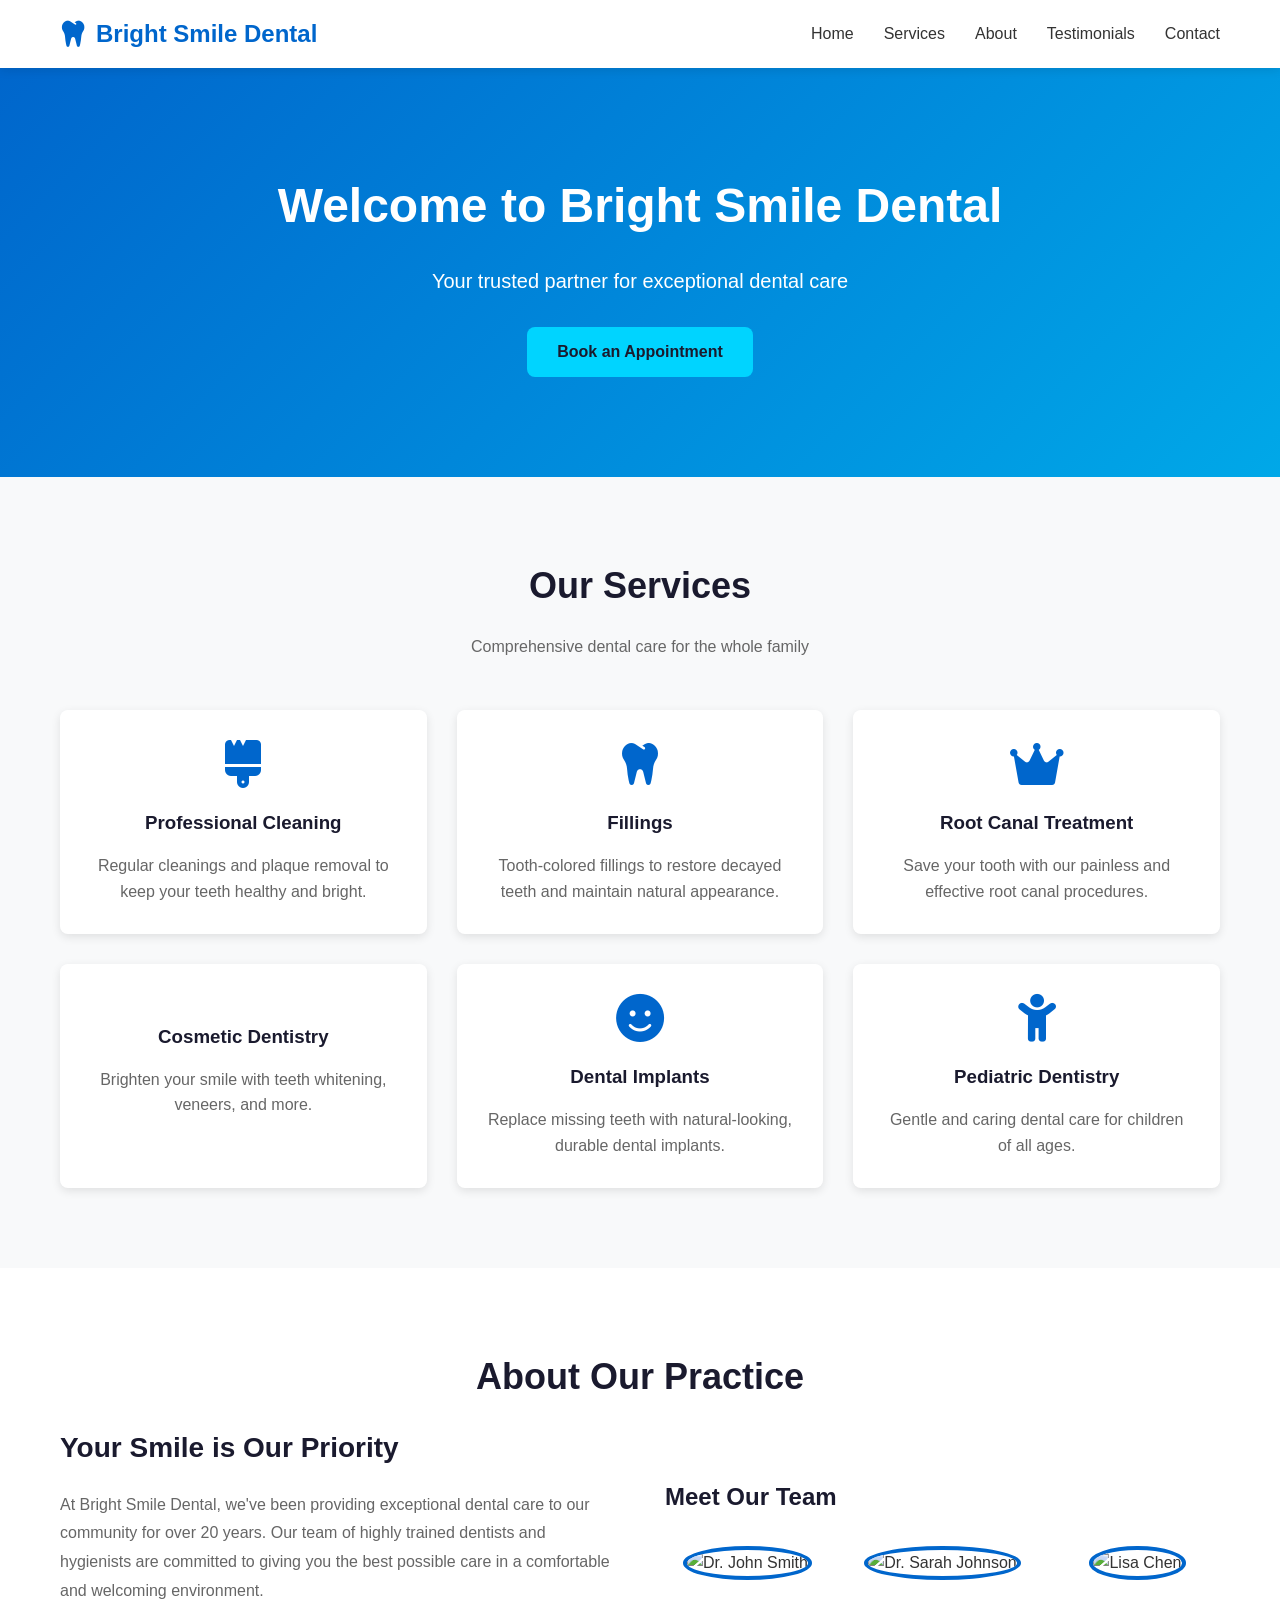
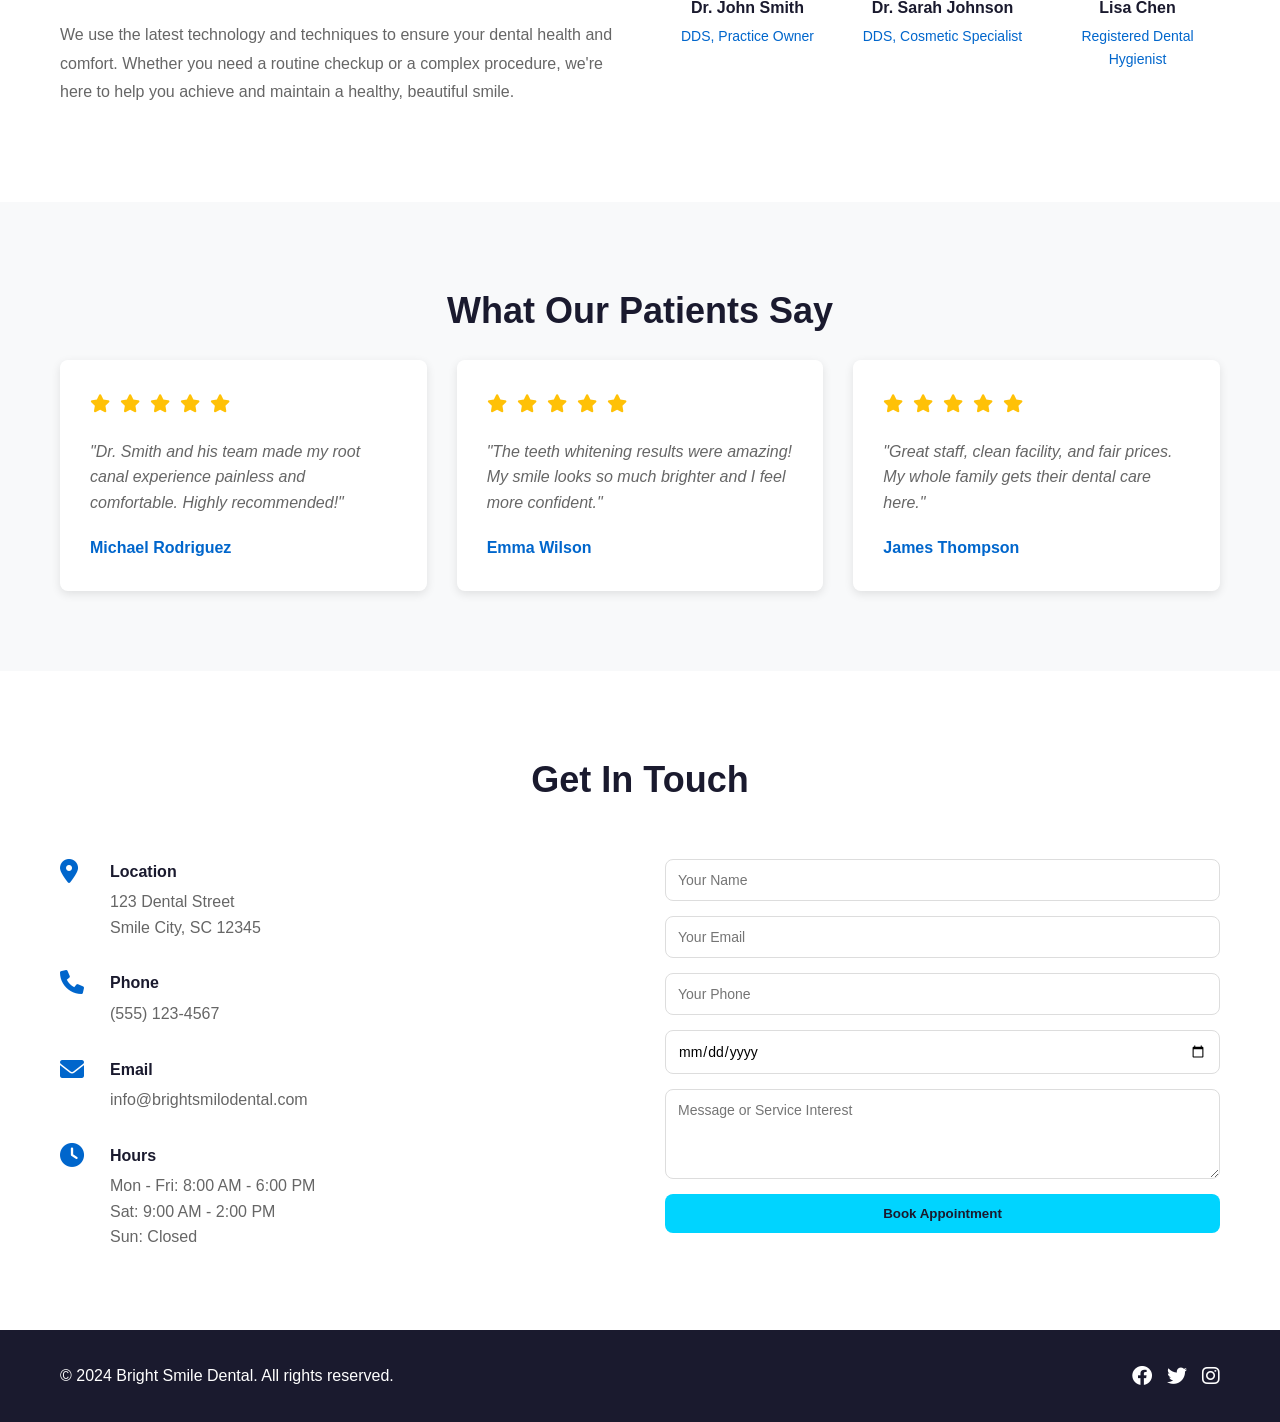
==== index.html @ 41daf99e "Add root index.html for GitHub Pages" ====
<!DOCTYPE html>
<html lang="en">
<head>
    <meta charset="UTF-8">
    <meta name="viewport" content="width=device-width, initial-scale=1.0">
    <title>Bright Smile Dental - Professional Dental Care</title>
    <link rel="stylesheet" href="dentist-website/styles.css">
    <link rel="stylesheet" href="https://cdnjs.cloudflare.com/ajax/libs/font-awesome/6.0.0/css/all.min.css">
</head>
<body>
    <!-- Navigation -->
    <nav class="navbar">
        <div class="container">
            <div class="logo">
                <i class="fas fa-tooth"></i>
                <span>Bright Smile Dental</span>
            </div>
            <ul class="nav-links">
                <li><a href="#home">Home</a></li>
                <li><a href="#services">Services</a></li>
                <li><a href="#about">About</a></li>
                <li><a href="#testimonials">Testimonials</a></li>
                <li><a href="#contact">Contact</a></li>
            </ul>
            <div class="hamburger">
                <span></span>
                <span></span>
                <span></span>
            </div>
        </div>
    </nav>

    <!-- Hero Section -->
    <section id="home" class="hero">
        <div class="hero-content">
            <h1>Welcome to Bright Smile Dental</h1>
            <p>Your trusted partner for exceptional dental care</p>
            <a href="#contact" class="btn btn-primary">Book an Appointment</a>
        </div>
    </section>

    <!-- Services Section -->
    <section id="services" class="services">
        <div class="container">
            <h2>Our Services</h2>
            <p class="section-subtitle">Comprehensive dental care for the whole family</p>
            <div class="services-grid">
                <div class="service-card">
                    <i class="fas fa-brush"></i>
                    <h3>Professional Cleaning</h3>
                    <p>Regular cleanings and plaque removal to keep your teeth healthy and bright.</p>
                </div>
                <div class="service-card">
                    <i class="fas fa-tooth"></i>
                    <h3>Fillings</h3>
                    <p>Tooth-colored fillings to restore decayed teeth and maintain natural appearance.</p>
                </div>
                <div class="service-card">
                    <i class="fas fa-crown"></i>
                    <h3>Root Canal Treatment</h3>
                    <p>Save your tooth with our painless and effective root canal procedures.</p>
                </div>
                <div class="service-card">
                    <i class="fas fa-sparkles"></i>
                    <h3>Cosmetic Dentistry</h3>
                    <p>Brighten your smile with teeth whitening, veneers, and more.</p>
                </div>
                <div class="service-card">
                    <i class="fas fa-smile"></i>
                    <h3>Dental Implants</h3>
                    <p>Replace missing teeth with natural-looking, durable dental implants.</p>
                </div>
                <div class="service-card">
                    <i class="fas fa-child"></i>
                    <h3>Pediatric Dentistry</h3>
                    <p>Gentle and caring dental care for children of all ages.</p>
                </div>
            </div>
        </div>
    </section>

    <!-- About Section -->
    <section id="about" class="about">
        <div class="container">
            <h2>About Our Practice</h2>
            <div class="about-content">
                <div class="about-text">
                    <h3>Your Smile is Our Priority</h3>
                    <p>At Bright Smile Dental, we've been providing exceptional dental care to our community for over 20 years. Our team of highly trained dentists and hygienists are committed to giving you the best possible care in a comfortable and welcoming environment.</p>
                    <p>We use the latest technology and techniques to ensure your dental health and comfort. Whether you need a routine checkup or a complex procedure, we're here to help you achieve and maintain a healthy, beautiful smile.</p>
                </div>
                <div class="team">
                    <h3>Meet Our Team</h3>
                    <div class="team-members">
                        <div class="member">
                            <img src="https://via.placeholder.com/150" alt="Dr. John Smith">
                            <h4>Dr. John Smith</h4>
                            <p>DDS, Practice Owner</p>
                        </div>
                        <div class="member">
                            <img src="https://via.placeholder.com/150" alt="Dr. Sarah Johnson">
                            <h4>Dr. Sarah Johnson</h4>
                            <p>DDS, Cosmetic Specialist</p>
                        </div>
                        <div class="member">
                            <img src="https://via.placeholder.com/150" alt="Lisa Chen">
                            <h4>Lisa Chen</h4>
                            <p>Registered Dental Hygienist</p>
                        </div>
                    </div>
                </div>
            </div>
        </div>
    </section>

    <!-- Testimonials Section -->
    <section id="testimonials" class="testimonials">
        <div class="container">
            <h2>What Our Patients Say</h2>
            <div class="testimonials-grid">
                <div class="testimonial-card">
                    <div class="stars">
                        <i class="fas fa-star"></i>
                        <i class="fas fa-star"></i>
                        <i class="fas fa-star"></i>
                        <i class="fas fa-star"></i>
                        <i class="fas fa-star"></i>
                    </div>
                    <p>"Dr. Smith and his team made my root canal experience painless and comfortable. Highly recommended!"</p>
                    <h4>Michael Rodriguez</h4>
                </div>
                <div class="testimonial-card">
                    <div class="stars">
                        <i class="fas fa-star"></i>
                        <i class="fas fa-star"></i>
                        <i class="fas fa-star"></i>
                        <i class="fas fa-star"></i>
                        <i class="fas fa-star"></i>
                    </div>
                    <p>"The teeth whitening results were amazing! My smile looks so much brighter and I feel more confident."</p>
                    <h4>Emma Wilson</h4>
                </div>
                <div class="testimonial-card">
                    <div class="stars">
                        <i class="fas fa-star"></i>
                        <i class="fas fa-star"></i>
                        <i class="fas fa-star"></i>
                        <i class="fas fa-star"></i>
                        <i class="fas fa-star"></i>
                    </div>
                    <p>"Great staff, clean facility, and fair prices. My whole family gets their dental care here."</p>
                    <h4>James Thompson</h4>
                </div>
            </div>
        </div>
    </section>

    <!-- Contact Section -->
    <section id="contact" class="contact">
        <div class="container">
            <h2>Get In Touch</h2>
            <div class="contact-content">
                <div class="contact-info">
                    <div class="info-item">
                        <i class="fas fa-map-marker-alt"></i>
                        <div>
                            <h4>Location</h4>
                            <p>123 Dental Street<br>Smile City, SC 12345</p>
                        </div>
                    </div>
                    <div class="info-item">
                        <i class="fas fa-phone"></i>
                        <div>
                            <h4>Phone</h4>
                            <p>(555) 123-4567</p>
                        </div>
                    </div>
                    <div class="info-item">
                        <i class="fas fa-envelope"></i>
                        <div>
                            <h4>Email</h4>
                            <p>info@brightsmilodental.com</p>
                        </div>
                    </div>
                    <div class="info-item">
                        <i class="fas fa-clock"></i>
                        <div>
                            <h4>Hours</h4>
                            <p>Mon - Fri: 8:00 AM - 6:00 PM<br>Sat: 9:00 AM - 2:00 PM<br>Sun: Closed</p>
                        </div>
                    </div>
                </div>
                <form class="contact-form" id="appointmentForm">
                    <input type="text" placeholder="Your Name" required>
                    <input type="email" placeholder="Your Email" required>
                    <input type="tel" placeholder="Your Phone" required>
                    <input type="date" placeholder="Preferred Date" required>
                    <textarea placeholder="Message or Service Interest" rows="4"></textarea>
                    <button type="submit" class="btn btn-primary">Book Appointment</button>
                </form>
            </div>
        </div>
    </section>

    <!-- Footer -->
    <footer class="footer">
        <div class="container">
            <p>&copy; 2024 Bright Smile Dental. All rights reserved.</p>
            <div class="social-links">
                <a href="#"><i class="fab fa-facebook"></i></a>
                <a href="#"><i class="fab fa-twitter"></i></a>
                <a href="#"><i class="fab fa-instagram"></i></a>
            </div>
        </div>
    </footer>

    <script src="dentist-website/script.js"></script>
</body>
</html>
---- dentist-website/styles.css ----
* {
    margin: 0;
    padding: 0;
    box-sizing: border-box;
}

:root {
    --primary-color: #0066cc;
    --secondary-color: #00a8e8;
    --accent-color: #00d4ff;
    --dark-color: #1a1a2e;
    --light-color: #f8f9fa;
    --text-color: #333;
    --border-radius: 8px;
}

body {
    font-family: 'Segoe UI', Tahoma, Geneva, Verdana, sans-serif;
    line-height: 1.6;
    color: var(--text-color);
}

.container {
    max-width: 1200px;
    margin: 0 auto;
    padding: 0 20px;
}

/* Navigation */
.navbar {
    background-color: white;
    box-shadow: 0 2px 10px rgba(0, 0, 0, 0.1);
    position: sticky;
    top: 0;
    z-index: 1000;
}

.navbar .container {
    display: flex;
    justify-content: space-between;
    align-items: center;
    padding: 15px 20px;
}

.logo {
    display: flex;
    align-items: center;
    gap: 10px;
    font-size: 24px;
    font-weight: bold;
    color: var(--primary-color);
}

.logo i {
    font-size: 30px;
}

.nav-links {
    display: flex;
    list-style: none;
    gap: 30px;
}

.nav-links a {
    text-decoration: none;
    color: var(--text-color);
    font-weight: 500;
    transition: color 0.3s;
}

.nav-links a:hover {
    color: var(--primary-color);
}

.hamburger {
    display: none;
    flex-direction: column;
    cursor: pointer;
}

.hamburger span {
    width: 25px;
    height: 3px;
    background-color: var(--primary-color);
    margin: 5px 0;
    transition: 0.3s;
}

/* Hero Section */
.hero {
    background: linear-gradient(135deg, var(--primary-color) 0%, var(--secondary-color) 100%);
    color: white;
    padding: 100px 20px;
    text-align: center;
}

.hero-content h1 {
    font-size: 48px;
    margin-bottom: 20px;
}

.hero-content p {
    font-size: 20px;
    margin-bottom: 30px;
}

/* Buttons */
.btn {
    display: inline-block;
    padding: 12px 30px;
    border-radius: var(--border-radius);
    text-decoration: none;
    font-weight: 600;
    cursor: pointer;
    border: none;
    transition: all 0.3s;
}

.btn-primary {
    background-color: var(--accent-color);
    color: var(--dark-color);
}

.btn-primary:hover {
    background-color: white;
    transform: translateY(-2px);
    box-shadow: 0 5px 20px rgba(0, 0, 0, 0.2);
}

/* Sections */
section {
    padding: 80px 20px;
}

section h2 {
    font-size: 36px;
    text-align: center;
    margin-bottom: 20px;
    color: var(--dark-color);
}

.section-subtitle {
    text-align: center;
    color: #666;
    margin-bottom: 50px;
    font-size: 16px;
}

/* Services Section */
.services {
    background-color: var(--light-color);
}

.services-grid {
    display: grid;
    grid-template-columns: repeat(auto-fit, minmax(300px, 1fr));
    gap: 30px;
}

.service-card {
    background: white;
    padding: 30px;
    border-radius: var(--border-radius);
    text-align: center;
    box-shadow: 0 3px 10px rgba(0, 0, 0, 0.1);
    transition: transform 0.3s, box-shadow 0.3s;
}

.service-card:hover {
    transform: translateY(-10px);
    box-shadow: 0 8px 20px rgba(0, 0, 0, 0.15);
}

.service-card i {
    font-size: 48px;
    color: var(--primary-color);
    margin-bottom: 20px;
}

.service-card h3 {
    margin-bottom: 15px;
    color: var(--dark-color);
}

.service-card p {
    color: #666;
}

/* About Section */
.about {
    background-color: white;
}

.about-content {
    display: grid;
    grid-template-columns: 1fr 1fr;
    gap: 50px;
    align-items: center;
}

.about-text h3 {
    font-size: 28px;
    color: var(--dark-color);
    margin-bottom: 20px;
}

.about-text p {
    margin-bottom: 15px;
    color: #666;
    line-height: 1.8;
}

.team h3 {
    font-size: 24px;
    color: var(--dark-color);
    margin-bottom: 30px;
}

.team-members {
    display: grid;
    grid-template-columns: repeat(auto-fit, minmax(150px, 1fr));
    gap: 30px;
}

.member {
    text-align: center;
}

.member img {
    width: 100%;
    height: 150px;
    border-radius: 50%;
    object-fit: cover;
    margin-bottom: 15px;
    border: 4px solid var(--primary-color);
}

.member h4 {
    color: var(--dark-color);
    margin-bottom: 5px;
}

.member p {
    color: var(--primary-color);
    font-size: 14px;
}

/* Testimonials Section */
.testimonials {
    background-color: var(--light-color);
}

.testimonials-grid {
    display: grid;
    grid-template-columns: repeat(auto-fit, minmax(300px, 1fr));
    gap: 30px;
}

.testimonial-card {
    background: white;
    padding: 30px;
    border-radius: var(--border-radius);
    box-shadow: 0 3px 10px rgba(0, 0, 0, 0.1);
}

.stars {
    color: #ffc107;
    margin-bottom: 20px;
    font-size: 18px;
}

.stars i {
    margin-right: 5px;
}

.testimonial-card p {
    font-style: italic;
    color: #666;
    margin-bottom: 20px;
}

.testimonial-card h4 {
    color: var(--primary-color);
    font-weight: 600;
}

/* Contact Section */
.contact {
    background-color: white;
}

.contact-content {
    display: grid;
    grid-template-columns: 1fr 1fr;
    gap: 50px;
    margin-top: 50px;
}

.contact-info {
    display: flex;
    flex-direction: column;
    gap: 30px;
}

.info-item {
    display: flex;
    gap: 20px;
}

.info-item i {
    font-size: 24px;
    color: var(--primary-color);
    min-width: 30px;
}

.info-item h4 {
    color: var(--dark-color);
    margin-bottom: 5px;
}

.info-item p {
    color: #666;
}

.contact-form {
    display: flex;
    flex-direction: column;
    gap: 15px;
}

.contact-form input,
.contact-form textarea {
    padding: 12px;
    border: 1px solid #ddd;
    border-radius: var(--border-radius);
    font-family: inherit;
    font-size: 14px;
}

.contact-form input:focus,
.contact-form textarea:focus {
    outline: none;
    border-color: var(--primary-color);
    box-shadow: 0 0 5px rgba(0, 102, 204, 0.3);
}

/* Footer */
.footer {
    background-color: var(--dark-color);
    color: white;
    text-align: center;
    padding: 30px 20px;
}

.footer .container {
    display: flex;
    justify-content: space-between;
    align-items: center;
}

.social-links {
    display: flex;
    gap: 15px;
}

.social-links a {
    color: white;
    font-size: 20px;
    transition: color 0.3s;
}

.social-links a:hover {
    color: var(--accent-color);
}

/* Mobile Responsive */
@media (max-width: 768px) {
    .nav-links {
        display: none;
    }

    .hamburger {
        display: flex;
    }

    .hero-content h1 {
        font-size: 32px;
    }

    .hero-content p {
        font-size: 16px;
    }

    .about-content {
        grid-template-columns: 1fr;
    }

    .contact-content {
        grid-template-columns: 1fr;
    }

    .team-members {
        grid-template-columns: 1fr;
    }

    .footer .container {
        flex-direction: column;
        gap: 20px;
    }

    section {
        padding: 50px 20px;
    }

    section h2 {
        font-size: 28px;
    }
}
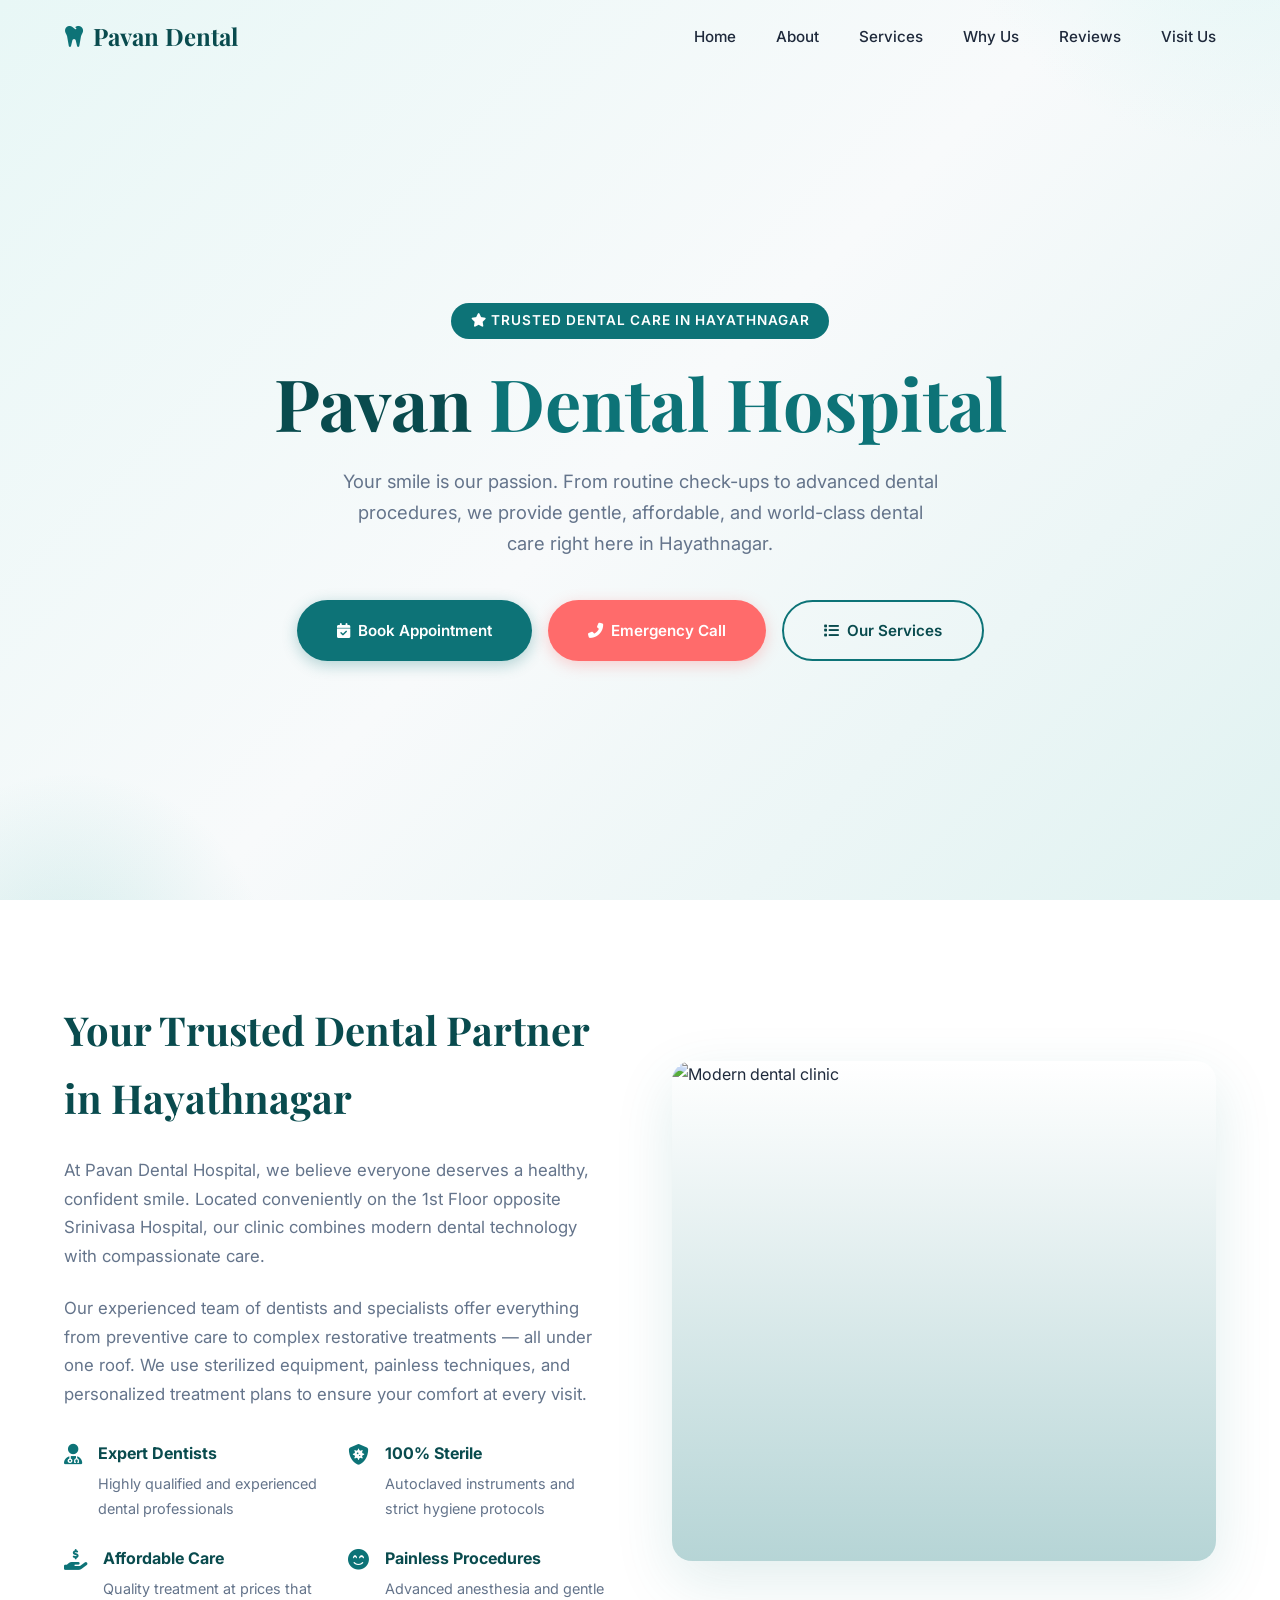
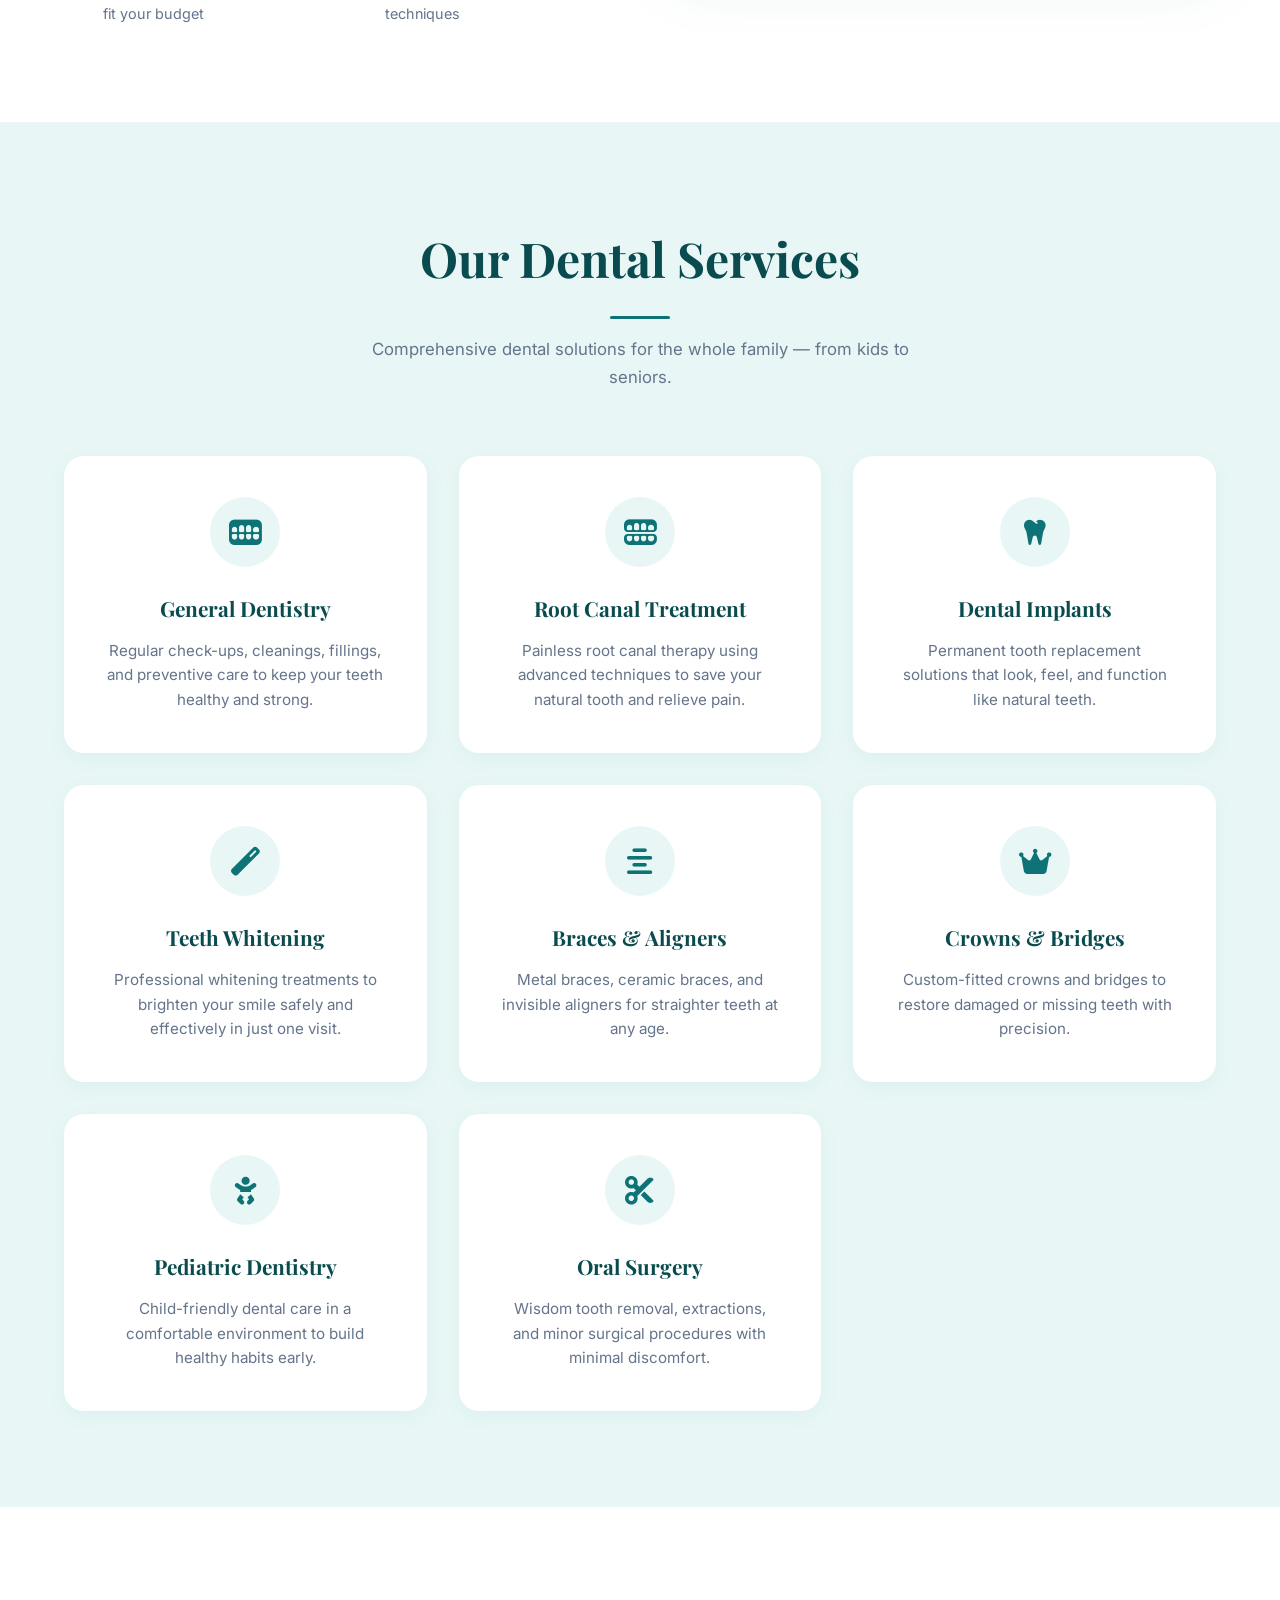
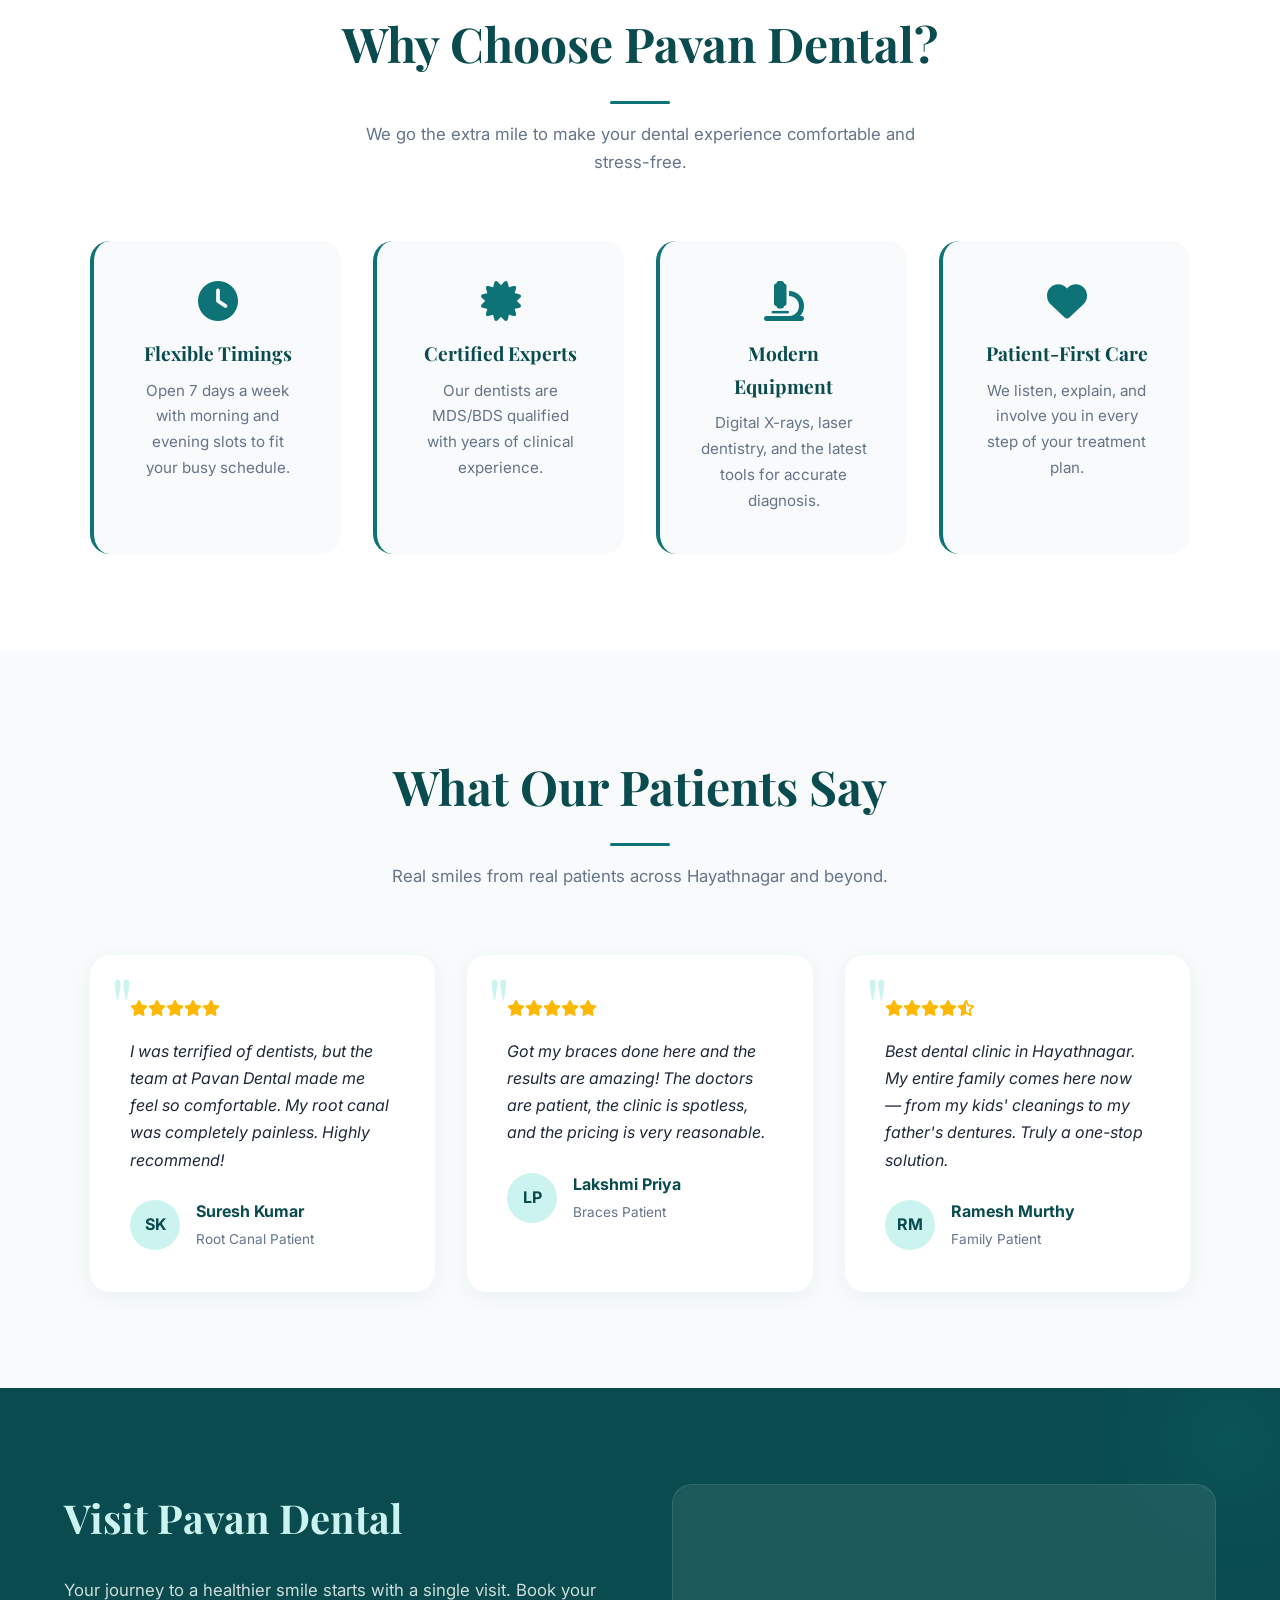
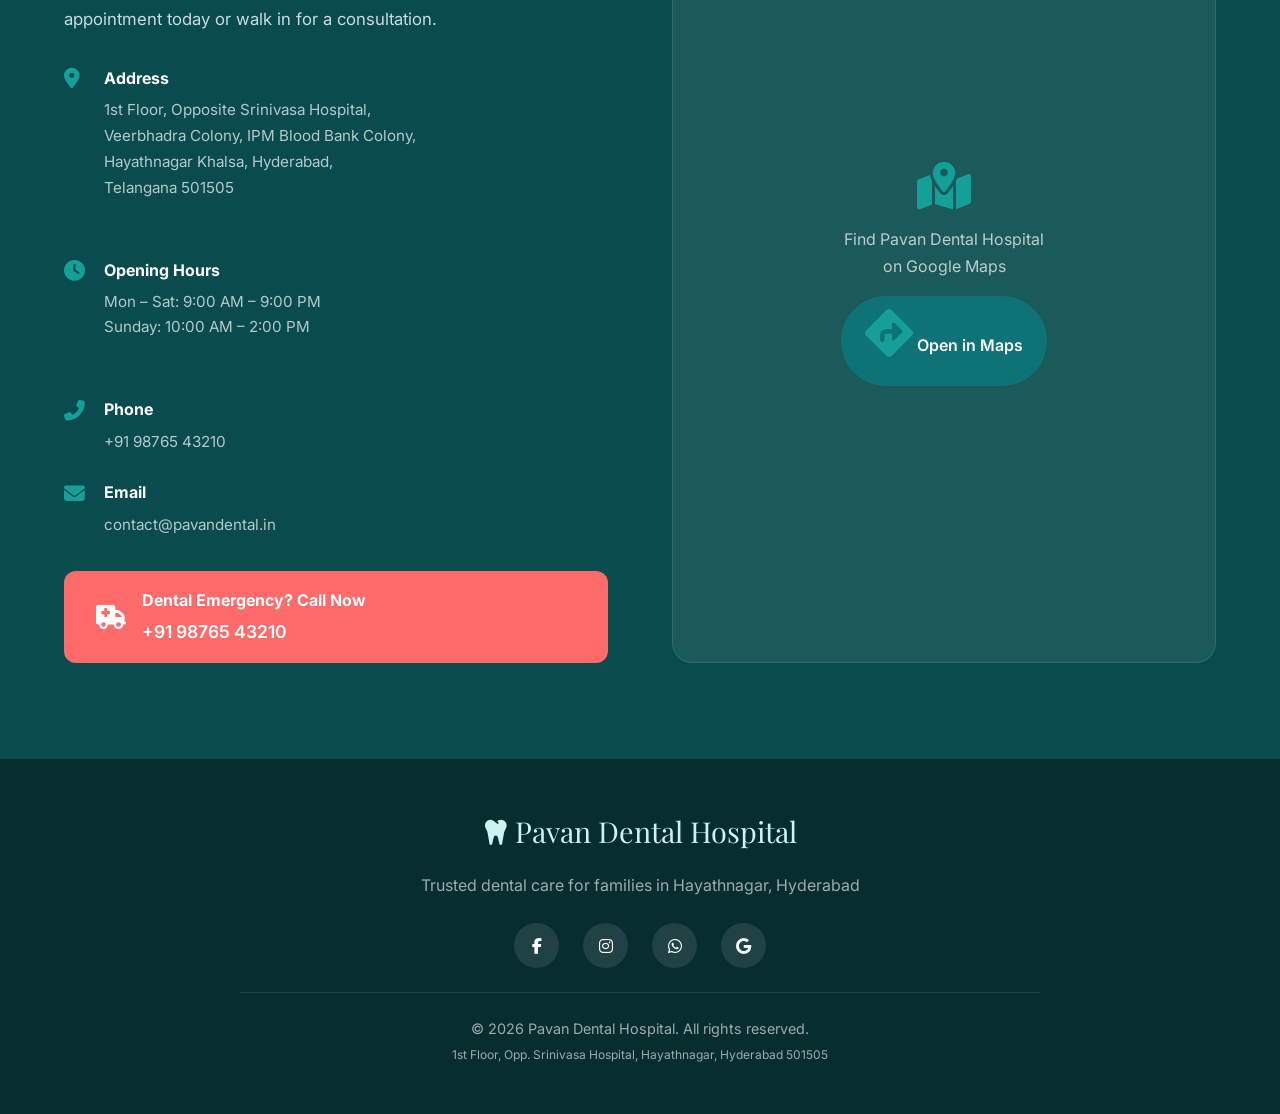
==== commit 0119a0da: "Replace entire website with Pavan Dental Hospital professional design" ====
--- a/index.html
+++ b/index.html
@@ -3,217 +3,1060 @@
 <head>
     <meta charset="UTF-8">
     <meta name="viewport" content="width=device-width, initial-scale=1.0">
-    <title>Bright Smile Dental - Professional Dental Care</title>
-    <link rel="stylesheet" href="dentist-website/styles.css">
-    <link rel="stylesheet" href="https://cdnjs.cloudflare.com/ajax/libs/font-awesome/6.0.0/css/all.min.css">
+    <title>Pavan Dental Hospital — Trusted Dental Care in Hayathnagar</title>
+    <link rel="preconnect" href="https://fonts.googleapis.com">
+    <link href="https://fonts.googleapis.com/css2?family=Playfair+Display:wght@400;600;700&family=Inter:wght@300;400;500;600&display=swap" rel="stylesheet">
+    <link rel="stylesheet" href="https://cdnjs.cloudflare.com/ajax/libs/font-awesome/6.5.1/css/all.min.css">
+    <style>
+        :root {
+            --teal: #0D7377;
+            --teal-dark: #094B4E;
+            --teal-light: #14A098;
+            --mint: #CBF3F0;
+            --mint-light: #E8F7F6;
+            --white: #FFFFFF;
+            --off-white: #F8FAFB;
+            --text: #1E293B;
+            --text-light: #64748B;
+            --accent: #FF6B6B;
+        }
+
+        * { margin: 0; padding: 0; box-sizing: border-box; }
+
+        body {
+            font-family: 'Inter', sans-serif;
+            color: var(--text);
+            background: var(--off-white);
+            line-height: 1.7;
+            overflow-x: hidden;
+        }
+
+        h1, h2, h3 { font-family: 'Playfair Display', serif; }
+
+        /* Navigation */
+        nav {
+            position: fixed;
+            top: 0; width: 100%;
+            padding: 1rem 5%;
+            display: flex;
+            justify-content: space-between;
+            align-items: center;
+            z-index: 1000;
+            transition: all 0.3s ease;
+        }
+
+        nav.scrolled {
+            background: rgba(255, 255, 255, 0.97);
+            backdrop-filter: blur(10px);
+            box-shadow: 0 2px 20px rgba(13, 115, 119, 0.08);
+        }
+
+        .logo {
+            font-family: 'Playfair Display', serif;
+            font-size: 1.5rem;
+            font-weight: 700;
+            color: var(--teal-dark);
+            display: flex;
+            align-items: center;
+            gap: 0.5rem;
+        }
+
+        .logo i { color: var(--teal); }
+
+        .nav-links {
+            display: flex;
+            gap: 2.5rem;
+            list-style: none;
+        }
+
+        .nav-links a {
+            text-decoration: none;
+            color: var(--text);
+            font-weight: 500;
+            font-size: 0.95rem;
+            transition: color 0.3s;
+            position: relative;
+        }
+
+        .nav-links a::after {
+            content: '';
+            position: absolute;
+            bottom: -4px; left: 0;
+            width: 0; height: 2px;
+            background: var(--teal);
+            transition: width 0.3s;
+        }
+
+        .nav-links a:hover::after { width: 100%; }
+        .nav-links a:hover { color: var(--teal); }
+
+        .mobile-menu { display: none; font-size: 1.5rem; cursor: pointer; }
+
+        /* Hero */
+        .hero {
+            min-height: 100vh;
+            display: flex;
+            align-items: center;
+            justify-content: center;
+            text-align: center;
+            padding: 8rem 2rem 4rem;
+            background: linear-gradient(135deg, var(--mint-light) 0%, var(--off-white) 50%, #E0F2F1 100%);
+            position: relative;
+            overflow: hidden;
+        }
+
+        .hero::before {
+            content: '';
+            position: absolute;
+            top: -50%; right: -20%;
+            width: 600px; height: 600px;
+            background: radial-gradient(circle, var(--mint) 0%, transparent 70%);
+            opacity: 0.5;
+            animation: float 8s ease-in-out infinite;
+        }
+
+        .hero::after {
+            content: '';
+            position: absolute;
+            bottom: -30%; left: -10%;
+            width: 400px; height: 400px;
+            background: radial-gradient(circle, var(--teal-light) 0%, transparent 70%);
+            opacity: 0.15;
+            animation: float 10s ease-in-out infinite reverse;
+        }
+
+        @keyframes float {
+            0%, 100% { transform: translateY(0) rotate(0deg); }
+            50% { transform: translateY(-30px) rotate(5deg); }
+        }
+
+        .hero-content { position: relative; z-index: 1; max-width: 800px; }
+
+        .hero-badge {
+            display: inline-block;
+            background: var(--teal);
+            color: white;
+            padding: 0.4rem 1.2rem;
+            border-radius: 50px;
+            font-size: 0.85rem;
+            font-weight: 600;
+            letter-spacing: 1px;
+            text-transform: uppercase;
+            margin-bottom: 1.5rem;
+            animation: fadeInDown 0.8s ease;
+        }
+
+        .hero h1 {
+            font-size: clamp(2.5rem, 6vw, 4.5rem);
+            color: var(--teal-dark);
+            line-height: 1.1;
+            margin-bottom: 1.5rem;
+            animation: fadeInUp 0.8s ease 0.2s both;
+        }
+
+        .hero h1 span {
+            color: var(--teal);
+            position: relative;
+        }
+
+        .hero p {
+            font-size: 1.15rem;
+            color: var(--text-light);
+            max-width: 600px;
+            margin: 0 auto 2.5rem;
+            animation: fadeInUp 0.8s ease 0.4s both;
+        }
+
+        .hero-buttons {
+            display: flex;
+            gap: 1rem;
+            justify-content: center;
+            flex-wrap: wrap;
+            animation: fadeInUp 0.8s ease 0.6s both;
+        }
+
+        .btn {
+            padding: 1rem 2.5rem;
+            border-radius: 50px;
+            text-decoration: none;
+            font-weight: 600;
+            font-size: 0.95rem;
+            transition: all 0.3s ease;
+            display: inline-flex;
+            align-items: center;
+            gap: 0.5rem;
+            cursor: pointer;
+            border: none;
+        }
+
+        .btn-primary {
+            background: var(--teal);
+            color: white;
+            box-shadow: 0 4px 15px rgba(13, 115, 119, 0.3);
+        }
+
+        .btn-primary:hover {
+            transform: translateY(-3px);
+            box-shadow: 0 8px 25px rgba(13, 115, 119, 0.4);
+            background: var(--teal-dark);
+        }
+
+        .btn-outline {
+            background: transparent;
+            color: var(--teal-dark);
+            border: 2px solid var(--teal);
+        }
+
+        .btn-outline:hover {
+            background: var(--teal);
+            color: white;
+            transform: translateY(-3px);
+        }
+
+        .btn-urgent {
+            background: var(--accent);
+            color: white;
+            box-shadow: 0 4px 15px rgba(255, 107, 107, 0.3);
+            animation: pulse 2s infinite;
+        }
+
+        .btn-urgent:hover {
+            transform: translateY(-3px);
+            box-shadow: 0 8px 25px rgba(255, 107, 107, 0.4);
+            background: #E55A5A;
+        }
+
+        @keyframes pulse {
+            0%, 100% { box-shadow: 0 4px 15px rgba(255, 107, 107, 0.3); }
+            50% { box-shadow: 0 4px 25px rgba(255, 107, 107, 0.5); }
+        }
+
+        @keyframes fadeInUp {
+            from { opacity: 0; transform: translateY(30px); }
+            to { opacity: 1; transform: translateY(0); }
+        }
+
+        @keyframes fadeInDown {
+            from { opacity: 0; transform: translateY(-20px); }
+            to { opacity: 1; transform: translateY(0); }
+        }
+
+        /* Section Styles */
+        section { padding: 6rem 5%; }
+
+        .section-header {
+            text-align: center;
+            max-width: 600px;
+            margin: 0 auto 4rem;
+        }
+
+        .section-header h2 {
+            font-size: clamp(2rem, 4vw, 3rem);
+            color: var(--teal-dark);
+            margin-bottom: 1rem;
+        }
+
+        .section-header p {
+            color: var(--text-light);
+            font-size: 1.05rem;
+        }
+
+        .divider {
+            width: 60px;
+            height: 3px;
+            background: var(--teal);
+            margin: 1rem auto;
+            border-radius: 2px;
+        }
+
+        /* About */
+        .about {
+            background: white;
+            display: grid;
+            grid-template-columns: 1fr 1fr;
+            gap: 4rem;
+            align-items: center;
+            padding: 6rem 5%;
+        }
+
+        .about-image {
+            position: relative;
+            border-radius: 20px;
+            overflow: hidden;
+            box-shadow: 0 20px 60px rgba(13, 115, 119, 0.12);
+        }
+
+        .about-image img {
+            width: 100%;
+            height: 500px;
+            object-fit: cover;
+            display: block;
+            transition: transform 0.5s ease;
+        }
+
+        .about-image:hover img { transform: scale(1.05); }
+
+        .about-image::before {
+            content: '';
+            position: absolute;
+            inset: 0;
+            background: linear-gradient(to top, rgba(13, 115, 119, 0.3), transparent);
+            z-index: 1;
+        }
+
+        .about-content h2 {
+            font-size: 2.5rem;
+            color: var(--teal-dark);
+            margin-bottom: 1.5rem;
+        }
+
+        .about-content p {
+            color: var(--text-light);
+            margin-bottom: 1.5rem;
+            font-size: 1.05rem;
+        }
+
+        .features {
+            display: grid;
+            grid-template-columns: 1fr 1fr;
+            gap: 1.5rem;
+            margin-top: 2rem;
+        }
+
+        .feature-item {
+            display: flex;
+            align-items: flex-start;
+            gap: 1rem;
+        }
+
+        .feature-item i {
+            font-size: 1.3rem;
+            color: var(--teal);
+            margin-top: 0.2rem;
+            width: 24px;
+        }
+
+        .feature-item h4 {
+            font-size: 1rem;
+            color: var(--teal-dark);
+            margin-bottom: 0.3rem;
+        }
+
+        .feature-item p {
+            font-size: 0.9rem;
+            margin: 0;
+        }
+
+        /* Services */
+        .services { background: var(--mint-light); }
+
+        .service-grid {
+            display: grid;
+            grid-template-columns: repeat(auto-fit, minmax(280px, 1fr));
+            gap: 2rem;
+            max-width: 1200px;
+            margin: 0 auto;
+        }
+
+        .service-card {
+            background: white;
+            border-radius: 20px;
+            padding: 2.5rem;
+            box-shadow: 0 5px 20px rgba(13, 115, 119, 0.06);
+            transition: all 0.4s ease;
+            cursor: pointer;
+            text-align: center;
+            border: 1px solid transparent;
+        }
+
+        .service-card:hover {
+            transform: translateY(-10px);
+            box-shadow: 0 15px 40px rgba(13, 115, 119, 0.12);
+            border-color: var(--mint);
+        }
+
+        .service-icon {
+            width: 70px; height: 70px;
+            border-radius: 50%;
+            background: var(--mint-light);
+            display: flex;
+            align-items: center;
+            justify-content: center;
+            margin: 0 auto 1.5rem;
+            font-size: 1.8rem;
+            color: var(--teal);
+            transition: all 0.3s;
+        }
+
+        .service-card:hover .service-icon {
+            background: var(--teal);
+            color: white;
+            transform: rotateY(360deg);
+        }
+
+        .service-card h3 {
+            font-size: 1.3rem;
+            color: var(--teal-dark);
+            margin-bottom: 0.8rem;
+        }
+
+        .service-card p {
+            color: var(--text-light);
+            font-size: 0.95rem;
+            line-height: 1.6;
+        }
+
+        /* Why Choose Us */
+        .why-us { background: white; }
+
+        .why-grid {
+            display: grid;
+            grid-template-columns: repeat(auto-fit, minmax(250px, 1fr));
+            gap: 2rem;
+            max-width: 1100px;
+            margin: 0 auto;
+        }
+
+        .why-card {
+            background: var(--off-white);
+            padding: 2.5rem;
+            border-radius: 20px;
+            text-align: center;
+            transition: all 0.3s;
+            border-left: 4px solid var(--teal);
+        }
+
+        .why-card:hover {
+            transform: translateY(-5px);
+            box-shadow: 0 10px 30px rgba(13, 115, 119, 0.08);
+        }
+
+        .why-card i {
+            font-size: 2.5rem;
+            color: var(--teal);
+            margin-bottom: 1rem;
+        }
+
+        .why-card h3 {
+            font-size: 1.2rem;
+            color: var(--teal-dark);
+            margin-bottom: 0.5rem;
+        }
+
+        .why-card p {
+            color: var(--text-light);
+            font-size: 0.95rem;
+        }
+
+        /* Testimonials */
+        .testimonials { background: var(--off-white); }
+
+        .testimonial-grid {
+            display: grid;
+            grid-template-columns: repeat(auto-fit, minmax(300px, 1fr));
+            gap: 2rem;
+            max-width: 1100px;
+            margin: 0 auto;
+        }
+
+        .testimonial-card {
+            background: white;
+            padding: 2.5rem;
+            border-radius: 20px;
+            position: relative;
+            transition: transform 0.3s;
+            box-shadow: 0 5px 20px rgba(13, 115, 119, 0.06);
+        }
+
+        .testimonial-card:hover { transform: translateY(-5px); }
+
+        .testimonial-card::before {
+            content: '"';
+            font-family: 'Playfair Display', serif;
+            font-size: 5rem;
+            color: var(--mint);
+            position: absolute;
+            top: 10px; left: 20px;
+            line-height: 1;
+        }
+
+        .testimonial-card p {
+            position: relative;
+            z-index: 1;
+            font-style: italic;
+            margin-bottom: 1.5rem;
+            color: var(--text);
+        }
+
+        .testimonial-author {
+            display: flex;
+            align-items: center;
+            gap: 1rem;
+        }
+
+        .author-avatar {
+            width: 50px; height: 50px;
+            border-radius: 50%;
+            background: var(--mint);
+            display: flex;
+            align-items: center;
+            justify-content: center;
+            font-weight: 700;
+            color: var(--teal-dark);
+        }
+
+        .author-info h4 {
+            color: var(--teal-dark);
+            font-size: 1rem;
+        }
+
+        .author-info span {
+            color: var(--text-light);
+            font-size: 0.85rem;
+        }
+
+        .stars { color: #FFB800; margin-bottom: 1rem; }
+
+        /* Contact / Location */
+        .contact {
+            background: var(--teal-dark);
+            color: white;
+            position: relative;
+            overflow: hidden;
+        }
+
+        .contact::before {
+            content: '';
+            position: absolute;
+            top: -100px; right: -100px;
+            width: 300px; height: 300px;
+            background: radial-gradient(circle, var(--teal) 0%, transparent 70%);
+            opacity: 0.2;
+        }
+
+        .contact-grid {
+            display: grid;
+            grid-template-columns: 1fr 1fr;
+            gap: 4rem;
+            max-width: 1200px;
+            margin: 0 auto;
+            position: relative;
+            z-index: 1;
+        }
+
+        .contact-info h2 {
+            font-size: 2.5rem;
+            margin-bottom: 1.5rem;
+            color: var(--mint);
+        }
+
+        .contact-info p {
+            color: rgba(255,255,255,0.8);
+            margin-bottom: 2rem;
+            font-size: 1.05rem;
+        }
+
+        .contact-details {
+            display: flex;
+            flex-direction: column;
+            gap: 1.5rem;
+        }
+
+        .contact-item {
+            display: flex;
+            align-items: flex-start;
+            gap: 1rem;
+        }
+
+        .contact-item i {
+            font-size: 1.3rem;
+            color: var(--teal-light);
+            margin-top: 0.2rem;
+            width: 24px;
+        }
+
+        .contact-item h4 {
+            font-size: 1rem;
+            margin-bottom: 0.3rem;
+            color: white;
+        }
+
+        .contact-item p, .contact-item a {
+            color: rgba(255,255,255,0.7);
+            text-decoration: none;
+            transition: color 0.3s;
+            font-size: 0.95rem;
+        }
+
+        .contact-item a:hover { color: var(--mint); }
+
+        .map-container {
+            background: rgba(255,255,255,0.08);
+            border-radius: 20px;
+            overflow: hidden;
+            height: 100%;
+            min-height: 350px;
+            display: flex;
+            align-items: center;
+            justify-content: center;
+            border: 1px solid rgba(255,255,255,0.1);
+        }
+
+        .map-placeholder {
+            text-align: center;
+            padding: 2rem;
+        }
+
+        .map-placeholder i {
+            font-size: 3rem;
+            color: var(--teal-light);
+            margin-bottom: 1rem;
+        }
+
+        .map-placeholder p {
+            color: rgba(255,255,255,0.7);
+            margin-bottom: 1rem;
+        }
+
+        .map-btn {
+            background: var(--teal);
+            color: white;
+            padding: 0.8rem 1.5rem;
+            border-radius: 50px;
+            text-decoration: none;
+            font-weight: 600;
+            display: inline-block;
+            transition: all 0.3s;
+        }
+
+        .map-btn:hover {
+            background: var(--mint);
+            color: var(--teal-dark);
+            transform: scale(1.05);
+        }
+
+        .emergency-banner {
+            background: var(--accent);
+            color: white;
+            padding: 1rem 2rem;
+            border-radius: 12px;
+            margin-top: 2rem;
+            display: flex;
+            align-items: center;
+            gap: 1rem;
+        }
+
+        .emergency-banner i { font-size: 1.5rem; }
+
+        .emergency-banner h4 {
+            font-size: 1rem;
+            margin-bottom: 0.2rem;
+        }
+
+        .emergency-banner a {
+            color: white;
+            text-decoration: none;
+            font-weight: 600;
+            font-size: 1.1rem;
+        }
+
+        /* Footer */
+        footer {
+            background: #082D2F;
+            color: rgba(255,255,255,0.6);
+            padding: 3rem 5%;
+            text-align: center;
+        }
+
+        .footer-content {
+            max-width: 800px;
+            margin: 0 auto;
+        }
+
+        .footer-logo {
+            font-family: 'Playfair Display', serif;
+            font-size: 1.8rem;
+            color: var(--mint);
+            margin-bottom: 1rem;
+        }
+
+        .social-links {
+            display: flex;
+            justify-content: center;
+            gap: 1.5rem;
+            margin: 1.5rem 0;
+        }
+
+        .social-links a {
+            width: 45px; height: 45px;
+            border-radius: 50%;
+            background: rgba(255,255,255,0.1);
+            display: flex;
+            align-items: center;
+            justify-content: center;
+            color: white;
+            text-decoration: none;
+            transition: all 0.3s;
+        }
+
+        .social-links a:hover {
+            background: var(--teal);
+            transform: translateY(-3px);
+        }
+
+        .copyright {
+            font-size: 0.9rem;
+            margin-top: 1.5rem;
+            padding-top: 1.5rem;
+            border-top: 1px solid rgba(255,255,255,0.1);
+        }
+
+        /* Scroll animations */
+        .reveal {
+            opacity: 0;
+            transform: translateY(40px);
+            transition: all 0.8s ease;
+        }
+
+        .reveal.active {
+            opacity: 1;
+            transform: translateY(0);
+        }
+
+        /* Mobile */
+        @media (max-width: 900px) {
+            .about, .contact-grid {
+                grid-template-columns: 1fr;
+            }
+            .about-image { order: -1; }
+            .nav-links { display: none; }
+            .mobile-menu { display: block; }
+        }
+
+        @media (max-width: 600px) {
+            .features { grid-template-columns: 1fr; }
+            .hero-buttons { flex-direction: column; align-items: center; }
+            .btn { width: 100%; max-width: 280px; justify-content: center; }
+            section { padding: 4rem 5%; }
+            .emergency-banner { flex-direction: column; text-align: center; }
+        }
+    </style>
 </head>
 <body>
+
     <!-- Navigation -->
-    <nav class="navbar">
-        <div class="container">
-            <div class="logo">
-                <i class="fas fa-tooth"></i>
-                <span>Bright Smile Dental</span>
-            </div>
-            <ul class="nav-links">
-                <li><a href="#home">Home</a></li>
-                <li><a href="#services">Services</a></li>
-                <li><a href="#about">About</a></li>
-                <li><a href="#testimonials">Testimonials</a></li>
-                <li><a href="#contact">Contact</a></li>
-            </ul>
-            <div class="hamburger">
-                <span></span>
-                <span></span>
-                <span></span>
-            </div>
-        </div>
+    <nav id="navbar">
+        <div class="logo"><i class="fas fa-tooth"></i> Pavan Dental</div>
+        <ul class="nav-links">
+            <li><a href="#home">Home</a></li>
+            <li><a href="#about">About</a></li>
+            <li><a href="#services">Services</a></li>
+            <li><a href="#why-us">Why Us</a></li>
+            <li><a href="#testimonials">Reviews</a></li>
+            <li><a href="#contact">Visit Us</a></li>
+        </ul>
+        <div class="mobile-menu"><i class="fas fa-bars"></i></div>
     </nav>
 
-    <!-- Hero Section -->
-    <section id="home" class="hero">
+    <!-- Hero -->
+    <section class="hero" id="home">
         <div class="hero-content">
-            <h1>Welcome to Bright Smile Dental</h1>
-            <p>Your trusted partner for exceptional dental care</p>
-            <a href="#contact" class="btn btn-primary">Book an Appointment</a>
+            <div class="hero-badge"><i class="fas fa-star"></i> Trusted Dental Care in Hayathnagar</div>
+            <h1>Pavan <span>Dental Hospital</span></h1>
+            <p>Your smile is our passion. From routine check-ups to advanced dental procedures, we provide gentle, affordable, and world-class dental care right here in Hayathnagar.</p>
+            <div class="hero-buttons">
+                <a href="#contact" class="btn btn-primary"><i class="fas fa-calendar-check"></i> Book Appointment</a>
+                <a href="tel:+919876543210" class="btn btn-urgent"><i class="fas fa-phone-alt"></i> Emergency Call</a>
+                <a href="#services" class="btn btn-outline"><i class="fas fa-list"></i> Our Services</a>
+            </div>
         </div>
     </section>
 
-    <!-- Services Section -->
-    <section id="services" class="services">
-        <div class="container">
-            <h2>Our Services</h2>
-            <p class="section-subtitle">Comprehensive dental care for the whole family</p>
-            <div class="services-grid">
-                <div class="service-card">
-                    <i class="fas fa-brush"></i>
-                    <h3>Professional Cleaning</h3>
-                    <p>Regular cleanings and plaque removal to keep your teeth healthy and bright.</p>
-                </div>
-                <div class="service-card">
-                    <i class="fas fa-tooth"></i>
-                    <h3>Fillings</h3>
-                    <p>Tooth-colored fillings to restore decayed teeth and maintain natural appearance.</p>
-                </div>
-                <div class="service-card">
-                    <i class="fas fa-crown"></i>
-                    <h3>Root Canal Treatment</h3>
-                    <p>Save your tooth with our painless and effective root canal procedures.</p>
-                </div>
-                <div class="service-card">
-                    <i class="fas fa-sparkles"></i>
-                    <h3>Cosmetic Dentistry</h3>
-                    <p>Brighten your smile with teeth whitening, veneers, and more.</p>
-                </div>
-                <div class="service-card">
-                    <i class="fas fa-smile"></i>
-                    <h3>Dental Implants</h3>
-                    <p>Replace missing teeth with natural-looking, durable dental implants.</p>
-                </div>
-                <div class="service-card">
-                    <i class="fas fa-child"></i>
-                    <h3>Pediatric Dentistry</h3>
-                    <p>Gentle and caring dental care for children of all ages.</p>
-                </div>
-            </div>
+    <!-- About -->
+    <section class="about" id="about">
+        <div class="about-content reveal">
+            <h2>Your Trusted Dental Partner<br>in Hayathnagar</h2>
+            <p>At Pavan Dental Hospital, we believe everyone deserves a healthy, confident smile. Located conveniently on the 1st Floor opposite Srinivasa Hospital, our clinic combines modern dental technology with compassionate care.</p>
+            <p>Our experienced team of dentists and specialists offer everything from preventive care to complex restorative treatments — all under one roof. We use sterilized equipment, painless techniques, and personalized treatment plans to ensure your comfort at every visit.</p>
+            <div class="features">
+                <div class="feature-item">
+                    <i class="fas fa-user-md"></i>
+                    <div>
+                        <h4>Expert Dentists</h4>
+                        <p>Highly qualified and experienced dental professionals</p>
+                    </div>
+                </div>
+                <div class="feature-item">
+                    <i class="fas fa-shield-virus"></i>
+                    <div>
+                        <h4>100% Sterile</h4>
+                        <p>Autoclaved instruments and strict hygiene protocols</p>
+                    </div>
+                </div>
+                <div class="feature-item">
+                    <i class="fas fa-hand-holding-usd"></i>
+                    <div>
+                        <h4>Affordable Care</h4>
+                        <p>Quality treatment at prices that fit your budget</p>
+                    </div>
+                </div>
+                <div class="feature-item">
+                    <i class="fas fa-smile-beam"></i>
+                    <div>
+                        <h4>Painless Procedures</h4>
+                        <p>Advanced anesthesia and gentle techniques</p>
+                    </div>
+                </div>
+            </div>
+        </div>
+        <div class="about-image reveal">
+            <img src="https://images.unsplash.com/photo-1629909613654-28e377c37b09?w=800&q=80" alt="Modern dental clinic">
         </div>
     </section>
 
-    <!-- About Section -->
-    <section id="about" class="about">
-        <div class="container">
-            <h2>About Our Practice</h2>
-            <div class="about-content">
-                <div class="about-text">
-                    <h3>Your Smile is Our Priority</h3>
-                    <p>At Bright Smile Dental, we've been providing exceptional dental care to our community for over 20 years. Our team of highly trained dentists and hygienists are committed to giving you the best possible care in a comfortable and welcoming environment.</p>
-                    <p>We use the latest technology and techniques to ensure your dental health and comfort. Whether you need a routine checkup or a complex procedure, we're here to help you achieve and maintain a healthy, beautiful smile.</p>
-                </div>
-                <div class="team">
-                    <h3>Meet Our Team</h3>
-                    <div class="team-members">
-                        <div class="member">
-                            <img src="https://via.placeholder.com/150" alt="Dr. John Smith">
-                            <h4>Dr. John Smith</h4>
-                            <p>DDS, Practice Owner</p>
-                        </div>
-                        <div class="member">
-                            <img src="https://via.placeholder.com/150" alt="Dr. Sarah Johnson">
-                            <h4>Dr. Sarah Johnson</h4>
-                            <p>DDS, Cosmetic Specialist</p>
-                        </div>
-                        <div class="member">
-                            <img src="https://via.placeholder.com/150" alt="Lisa Chen">
-                            <h4>Lisa Chen</h4>
-                            <p>Registered Dental Hygienist</p>
-                        </div>
-                    </div>
-                </div>
+    <!-- Services -->
+    <section class="services" id="services">
+        <div class="section-header reveal">
+            <h2>Our Dental Services</h2>
+            <div class="divider"></div>
+            <p>Comprehensive dental solutions for the whole family — from kids to seniors.</p>
+        </div>
+        <div class="service-grid">
+            <div class="service-card reveal">
+                <div class="service-icon"><i class="fas fa-teeth"></i></div>
+                <h3>General Dentistry</h3>
+                <p>Regular check-ups, cleanings, fillings, and preventive care to keep your teeth healthy and strong.</p>
+            </div>
+            <div class="service-card reveal">
+                <div class="service-icon"><i class="fas fa-teeth-open"></i></div>
+                <h3>Root Canal Treatment</h3>
+                <p>Painless root canal therapy using advanced techniques to save your natural tooth and relieve pain.</p>
+            </div>
+            <div class="service-card reveal">
+                <div class="service-icon"><i class="fas fa-tooth"></i></div>
+                <h3>Dental Implants</h3>
+                <p>Permanent tooth replacement solutions that look, feel, and function like natural teeth.</p>
+            </div>
+            <div class="service-card reveal">
+                <div class="service-icon"><i class="fas fa-magic"></i></div>
+                <h3>Teeth Whitening</h3>
+                <p>Professional whitening treatments to brighten your smile safely and effectively in just one visit.</p>
+            </div>
+            <div class="service-card reveal">
+                <div class="service-icon"><i class="fas fa-align-center"></i></div>
+                <h3>Braces & Aligners</h3>
+                <p>Metal braces, ceramic braces, and invisible aligners for straighter teeth at any age.</p>
+            </div>
+            <div class="service-card reveal">
+                <div class="service-icon"><i class="fas fa-crown"></i></div>
+                <h3>Crowns & Bridges</h3>
+                <p>Custom-fitted crowns and bridges to restore damaged or missing teeth with precision.</p>
+            </div>
+            <div class="service-card reveal">
+                <div class="service-icon"><i class="fas fa-baby"></i></div>
+                <h3>Pediatric Dentistry</h3>
+                <p>Child-friendly dental care in a comfortable environment to build healthy habits early.</p>
+            </div>
+            <div class="service-card reveal">
+                <div class="service-icon"><i class="fas fa-cut"></i></div>
+                <h3>Oral Surgery</h3>
+                <p>Wisdom tooth removal, extractions, and minor surgical procedures with minimal discomfort.</p>
             </div>
         </div>
     </section>
 
-    <!-- Testimonials Section -->
-    <section id="testimonials" class="testimonials">
-        <div class="container">
-            <h2>What Our Patients Say</h2>
-            <div class="testimonials-grid">
-                <div class="testimonial-card">
-                    <div class="stars">
-                        <i class="fas fa-star"></i>
-                        <i class="fas fa-star"></i>
-                        <i class="fas fa-star"></i>
-                        <i class="fas fa-star"></i>
-                        <i class="fas fa-star"></i>
-                    </div>
-                    <p>"Dr. Smith and his team made my root canal experience painless and comfortable. Highly recommended!"</p>
-                    <h4>Michael Rodriguez</h4>
-                </div>
-                <div class="testimonial-card">
-                    <div class="stars">
-                        <i class="fas fa-star"></i>
-                        <i class="fas fa-star"></i>
-                        <i class="fas fa-star"></i>
-                        <i class="fas fa-star"></i>
-                        <i class="fas fa-star"></i>
-                    </div>
-                    <p>"The teeth whitening results were amazing! My smile looks so much brighter and I feel more confident."</p>
-                    <h4>Emma Wilson</h4>
-                </div>
-                <div class="testimonial-card">
-                    <div class="stars">
-                        <i class="fas fa-star"></i>
-                        <i class="fas fa-star"></i>
-                        <i class="fas fa-star"></i>
-                        <i class="fas fa-star"></i>
-                        <i class="fas fa-star"></i>
-                    </div>
-                    <p>"Great staff, clean facility, and fair prices. My whole family gets their dental care here."</p>
-                    <h4>James Thompson</h4>
-                </div>
+    <!-- Why Choose Us -->
+    <section class="why-us" id="why-us">
+        <div class="section-header reveal">
+            <h2>Why Choose Pavan Dental?</h2>
+            <div class="divider"></div>
+            <p>We go the extra mile to make your dental experience comfortable and stress-free.</p>
+        </div>
+        <div class="why-grid">
+            <div class="why-card reveal">
+                <i class="fas fa-clock"></i>
+                <h3>Flexible Timings</h3>
+                <p>Open 7 days a week with morning and evening slots to fit your busy schedule.</p>
+            </div>
+            <div class="why-card reveal">
+                <i class="fas fa-certificate"></i>
+                <h3>Certified Experts</h3>
+                <p>Our dentists are MDS/BDS qualified with years of clinical experience.</p>
+            </div>
+            <div class="why-card reveal">
+                <i class="fas fa-microscope"></i>
+                <h3>Modern Equipment</h3>
+                <p>Digital X-rays, laser dentistry, and the latest tools for accurate diagnosis.</p>
+            </div>
+            <div class="why-card reveal">
+                <i class="fas fa-heart"></i>
+                <h3>Patient-First Care</h3>
+                <p>We listen, explain, and involve you in every step of your treatment plan.</p>
             </div>
         </div>
     </section>
 
-    <!-- Contact Section -->
-    <section id="contact" class="contact">
-        <div class="container">
-            <h2>Get In Touch</h2>
-            <div class="contact-content">
-                <div class="contact-info">
-                    <div class="info-item">
+    <!-- Testimonials -->
+    <section class="testimonials" id="testimonials">
+        <div class="section-header reveal">
+            <h2>What Our Patients Say</h2>
+            <div class="divider"></div>
+            <p>Real smiles from real patients across Hayathnagar and beyond.</p>
+        </div>
+        <div class="testimonial-grid">
+            <div class="testimonial-card reveal">
+                <div class="stars">
+                    <i class="fas fa-star"></i><i class="fas fa-star"></i><i class="fas fa-star"></i><i class="fas fa-star"></i><i class="fas fa-star"></i>
+                </div>
+                <p>I was terrified of dentists, but the team at Pavan Dental made me feel so comfortable. My root canal was completely painless. Highly recommend!</p>
+                <div class="testimonial-author">
+                    <div class="author-avatar">SK</div>
+                    <div class="author-info">
+                        <h4>Suresh Kumar</h4>
+                        <span>Root Canal Patient</span>
+                    </div>
+                </div>
+            </div>
+            <div class="testimonial-card reveal">
+                <div class="stars">
+                    <i class="fas fa-star"></i><i class="fas fa-star"></i><i class="fas fa-star"></i><i class="fas fa-star"></i><i class="fas fa-star"></i>
+                </div>
+                <p>Got my braces done here and the results are amazing! The doctors are patient, the clinic is spotless, and the pricing is very reasonable.</p>
+                <div class="testimonial-author">
+                    <div class="author-avatar">LP</div>
+                    <div class="author-info">
+                        <h4>Lakshmi Priya</h4>
+                        <span>Braces Patient</span>
+                    </div>
+                </div>
+            </div>
+            <div class="testimonial-card reveal">
+                <div class="stars">
+                    <i class="fas fa-star"></i><i class="fas fa-star"></i><i class="fas fa-star"></i><i class="fas fa-star"></i><i class="fas fa-star-half-alt"></i>
+                </div>
+                <p>Best dental clinic in Hayathnagar. My entire family comes here now — from my kids' cleanings to my father's dentures. Truly a one-stop solution.</p>
+                <div class="testimonial-author">
+                    <div class="author-avatar">RM</div>
+                    <div class="author-info">
+                        <h4>Ramesh Murthy</h4>
+                        <span>Family Patient</span>
+                    </div>
+                </div>
+            </div>
+        </div>
+    </section>
+
+    <!-- Contact -->
+    <section class="contact" id="contact">
+        <div class="contact-grid">
+            <div class="contact-info reveal">
+                <h2>Visit Pavan Dental</h2>
+                <p>Your journey to a healthier smile starts with a single visit. Book your appointment today or walk in for a consultation.</p>
+                <div class="contact-details">
+                    <div class="contact-item">
                         <i class="fas fa-map-marker-alt"></i>
                         <div>
-                            <h4>Location</h4>
-                            <p>123 Dental Street<br>Smile City, SC 12345</p>
+                            <h4>Address</h4>
+                            <p>1st Floor, Opposite Srinivasa Hospital,<br>Veerbhadra Colony, IPM Blood Bank Colony,<br>Hayathnagar Khalsa, Hyderabad,<br>Telangana 501505</p>
                         </div>
                     </div>
-                    <div class="info-item">
-                        <i class="fas fa-phone"></i>
+                    <div class="contact-item">
+                        <i class="fas fa-clock"></i>
+                        <div>
+                            <h4>Opening Hours</h4>
+                            <p>Mon – Sat: 9:00 AM – 9:00 PM<br>Sunday: 10:00 AM – 2:00 PM</p>
+                        </div>
+                    </div>
+                    <div class="contact-item">
+                        <i class="fas fa-phone-alt"></i>
                         <div>
                             <h4>Phone</h4>
-                            <p>(555) 123-4567</p>
+                            <a href="tel:+919876543210">+91 98765 43210</a>
                         </div>
                     </div>
-                    <div class="info-item">
+                    <div class="contact-item">
                         <i class="fas fa-envelope"></i>
                         <div>
                             <h4>Email</h4>
-                            <p>info@brightsmilodental.com</p>
+                            <a href="mailto:contact@pavandental.in">contact@pavandental.in</a>
                         </div>
                     </div>
-                    <div class="info-item">
-                        <i class="fas fa-clock"></i>
-                        <div>
-                            <h4>Hours</h4>
-                            <p>Mon - Fri: 8:00 AM - 6:00 PM<br>Sat: 9:00 AM - 2:00 PM<br>Sun: Closed</p>
-                        </div>
-                    </div>
-                </div>
-                <form class="contact-form" id="appointmentForm">
-                    <input type="text" placeholder="Your Name" required>
-                    <input type="email" placeholder="Your Email" required>
-                    <input type="tel" placeholder="Your Phone" required>
-                    <input type="date" placeholder="Preferred Date" required>
-                    <textarea placeholder="Message or Service Interest" rows="4"></textarea>
-                    <button type="submit" class="btn btn-primary">Book Appointment</button>
-                </form>
+                </div>
+                <div class="emergency-banner">
+                    <i class="fas fa-ambulance"></i>
+                    <div>
+                        <h4>Dental Emergency? Call Now</h4>
+                        <a href="tel:+919876543210">+91 98765 43210</a>
+                    </div>
+                </div>
+            </div>
+            <div class="map-container reveal">
+                <div class="map-placeholder">
+                    <i class="fas fa-map-marked-alt"></i>
+                    <p>Find Pavan Dental Hospital<br>on Google Maps</p>
+                    <a href="https://www.google.com/maps/search/?api=1&query=Pavan+Dental+Hospital+Hayathnagar+Hyderabad" target="_blank" class="map-btn">
+                        <i class="fas fa-directions"></i> Open in Maps
+                    </a>
+                </div>
             </div>
         </div>
     </section>
 
     <!-- Footer -->
-    <footer class="footer">
-        <div class="container">
-            <p>&copy; 2024 Bright Smile Dental. All rights reserved.</p>
+    <footer>
+        <div class="footer-content">
+            <div class="footer-logo"><i class="fas fa-tooth"></i> Pavan Dental Hospital</div>
+            <p>Trusted dental care for families in Hayathnagar, Hyderabad</p>
             <div class="social-links">
-                <a href="#"><i class="fab fa-facebook"></i></a>
-                <a href="#"><i class="fab fa-twitter"></i></a>
+                <a href="#"><i class="fab fa-facebook-f"></i></a>
                 <a href="#"><i class="fab fa-instagram"></i></a>
+                <a href="#"><i class="fab fa-whatsapp"></i></a>
+                <a href="#"><i class="fab fa-google"></i></a>
+            </div>
+            <div class="copyright">
+                © 2026 Pavan Dental Hospital. All rights reserved.<br>
+                <small>1st Floor, Opp. Srinivasa Hospital, Hayathnagar, Hyderabad 501505</small>
             </div>
         </div>
     </footer>
 
-    <script src="dentist-website/script.js"></script>
+    <script>
+        // Navbar scroll effect
+        window.addEventListener('scroll', () => {
+            const navbar = document.getElementById('navbar');
+            if (window.scrollY > 50) {
+                navbar.classList.add('scrolled');
+            } else {
+                navbar.classList.remove('scrolled');
+            }
+        });
+
+        // Smooth scroll
+        document.querySelectorAll('a[href^="#"]').forEach(anchor => {
+            anchor.addEventListener('click', function(e) {
+                e.preventDefault();
+                document.querySelector(this.getAttribute('href')).scrollIntoView({
+                    behavior: 'smooth'
+                });
+            });
+        });
+
+        // Scroll reveal animation
+        const observerOptions = {
+            threshold: 0.1,
+            rootMargin: '0px 0px -50px 0px'
+        };
+
+        const observer = new IntersectionObserver((entries) => {
+            entries.forEach(entry => {
+                if (entry.isIntersecting) {
+                    entry.target.classList.add('active');
+                }
+            });
+        }, observerOptions);
+
+        document.querySelectorAll('.reveal').forEach(el => observer.observe(el));
+    </script>
+
 </body>
 </html>
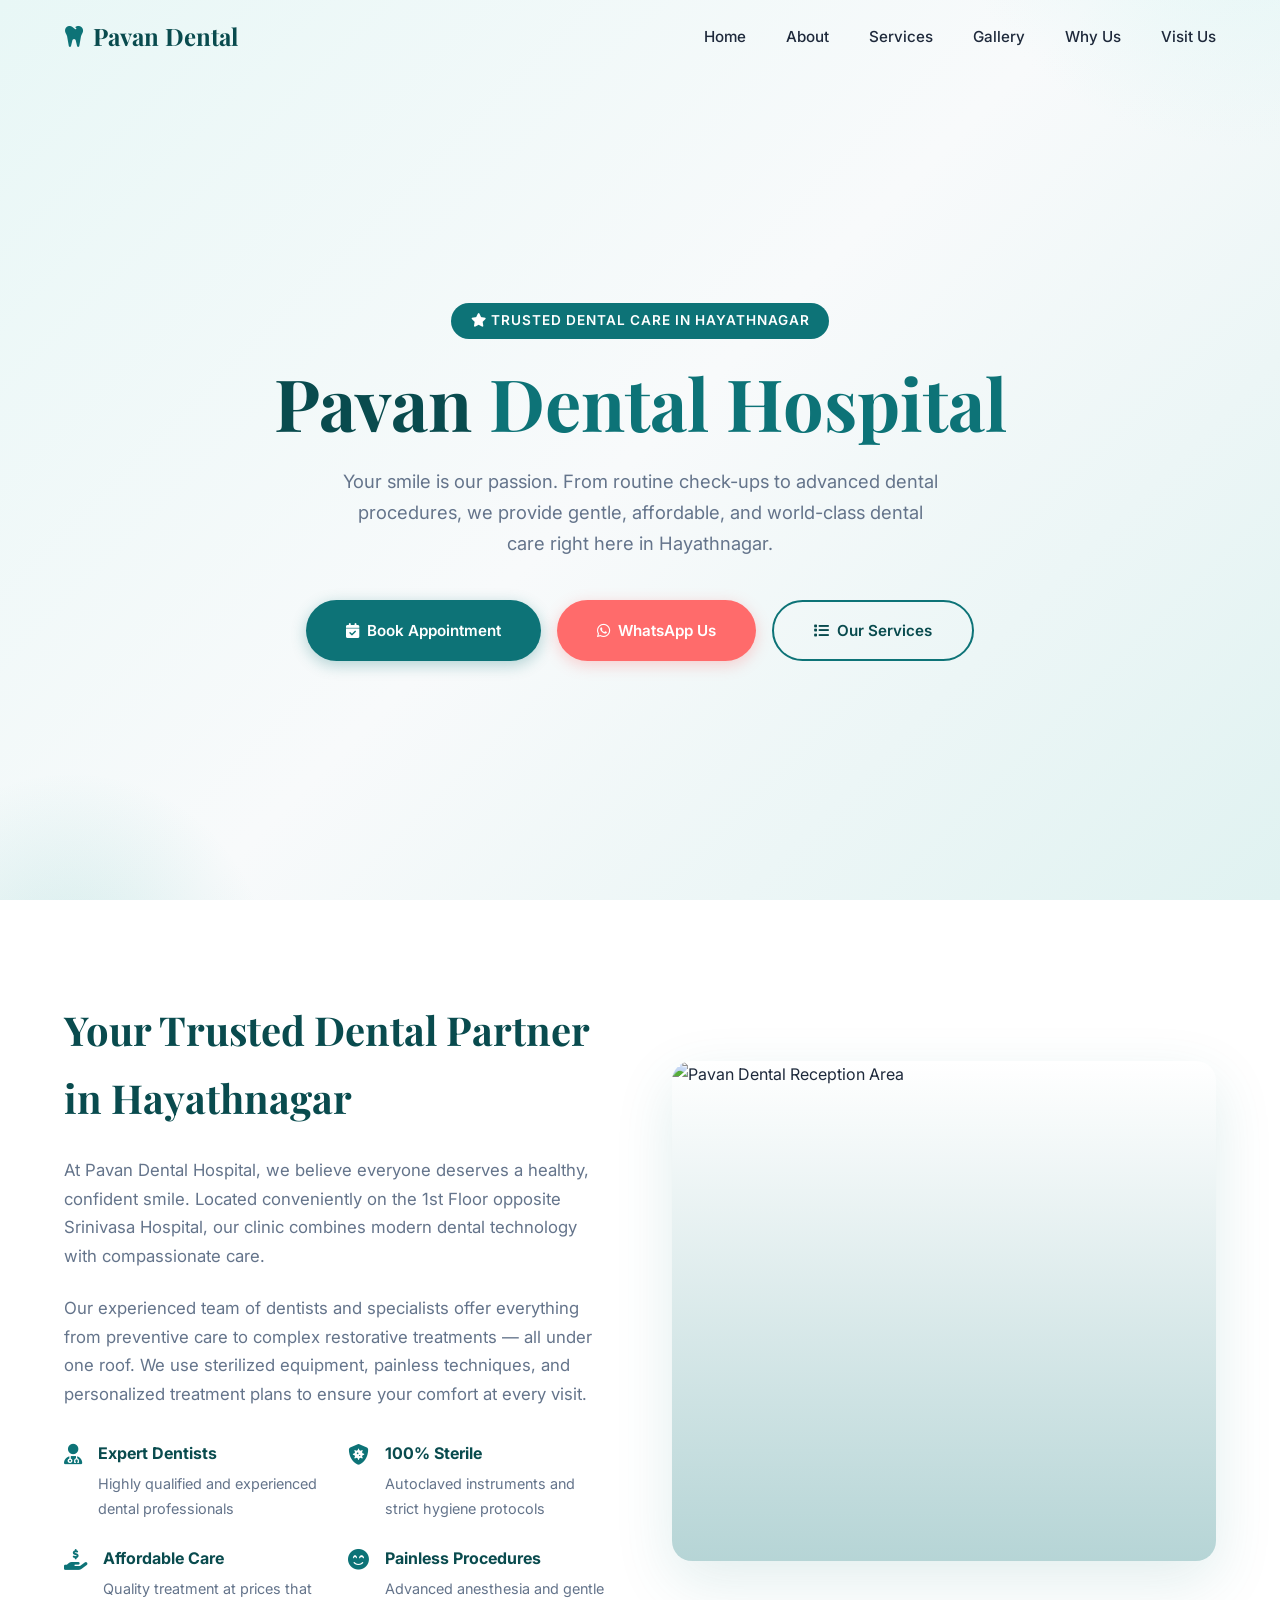
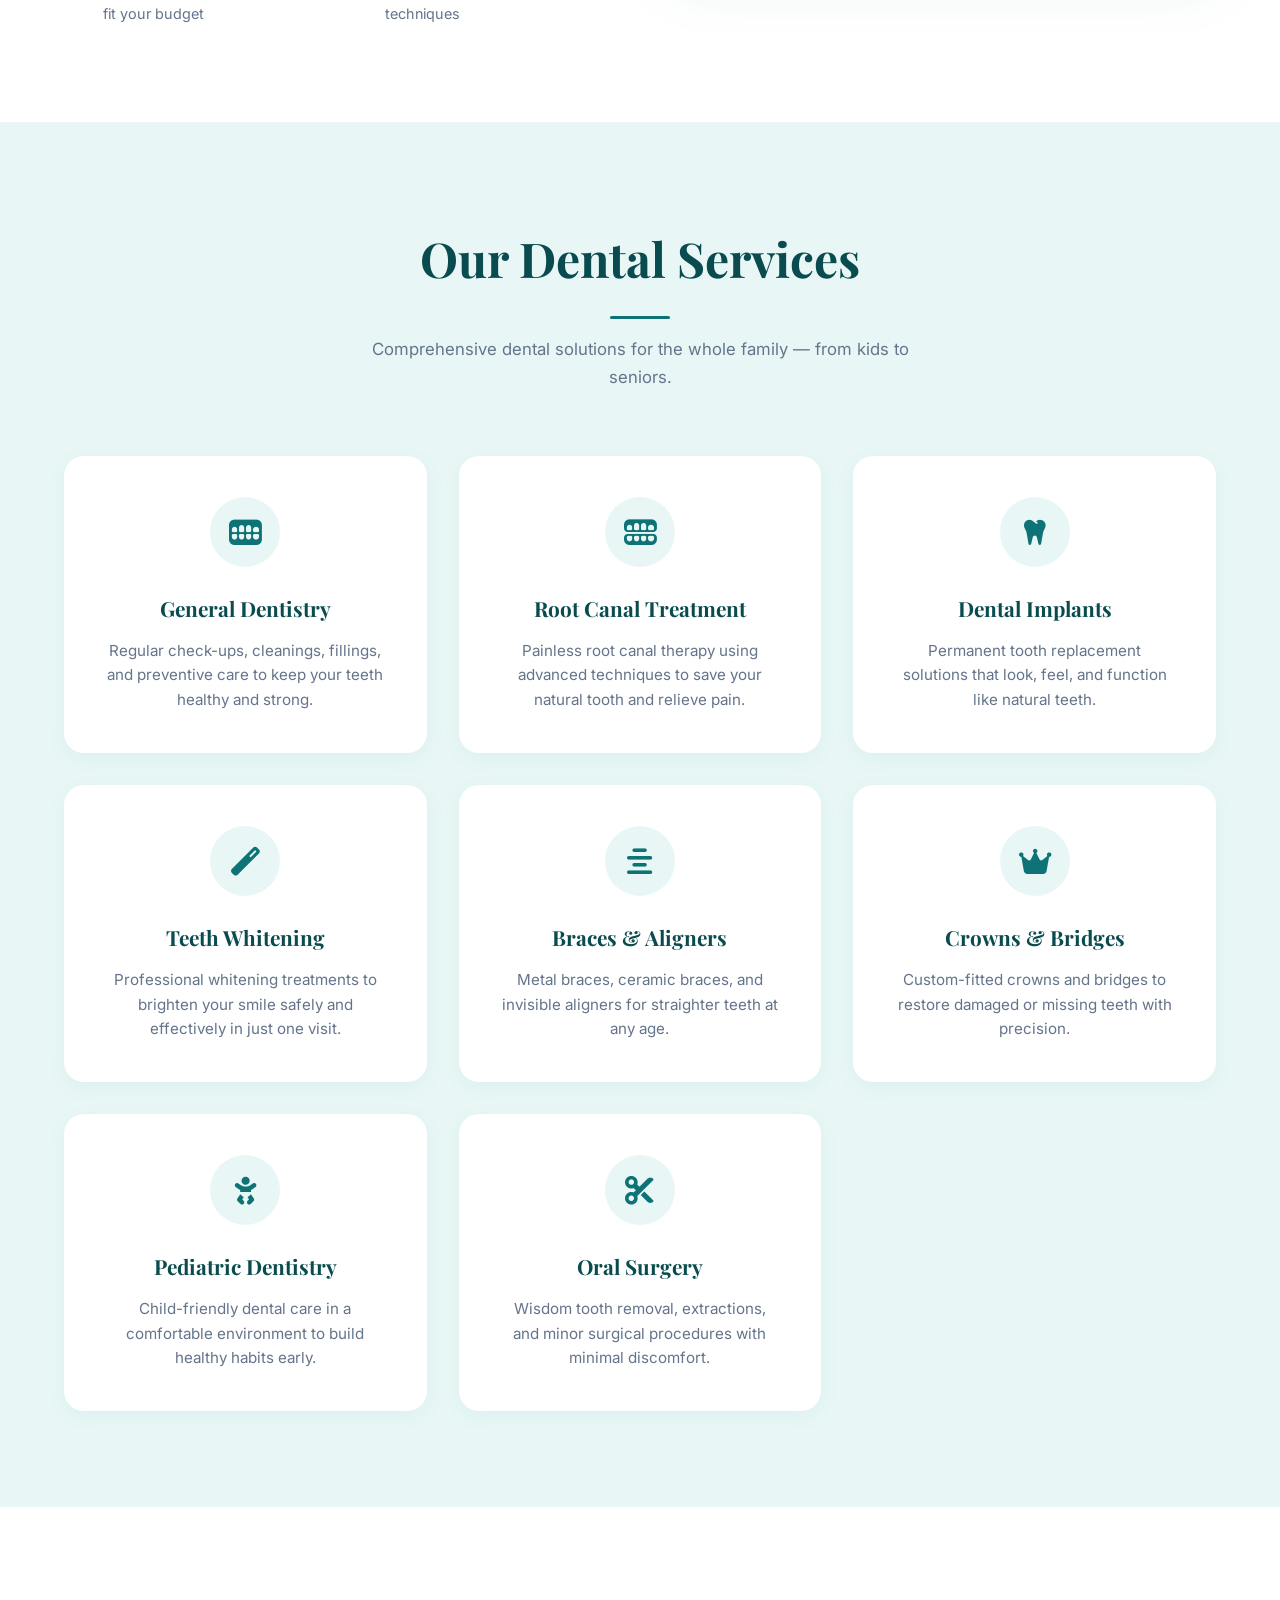
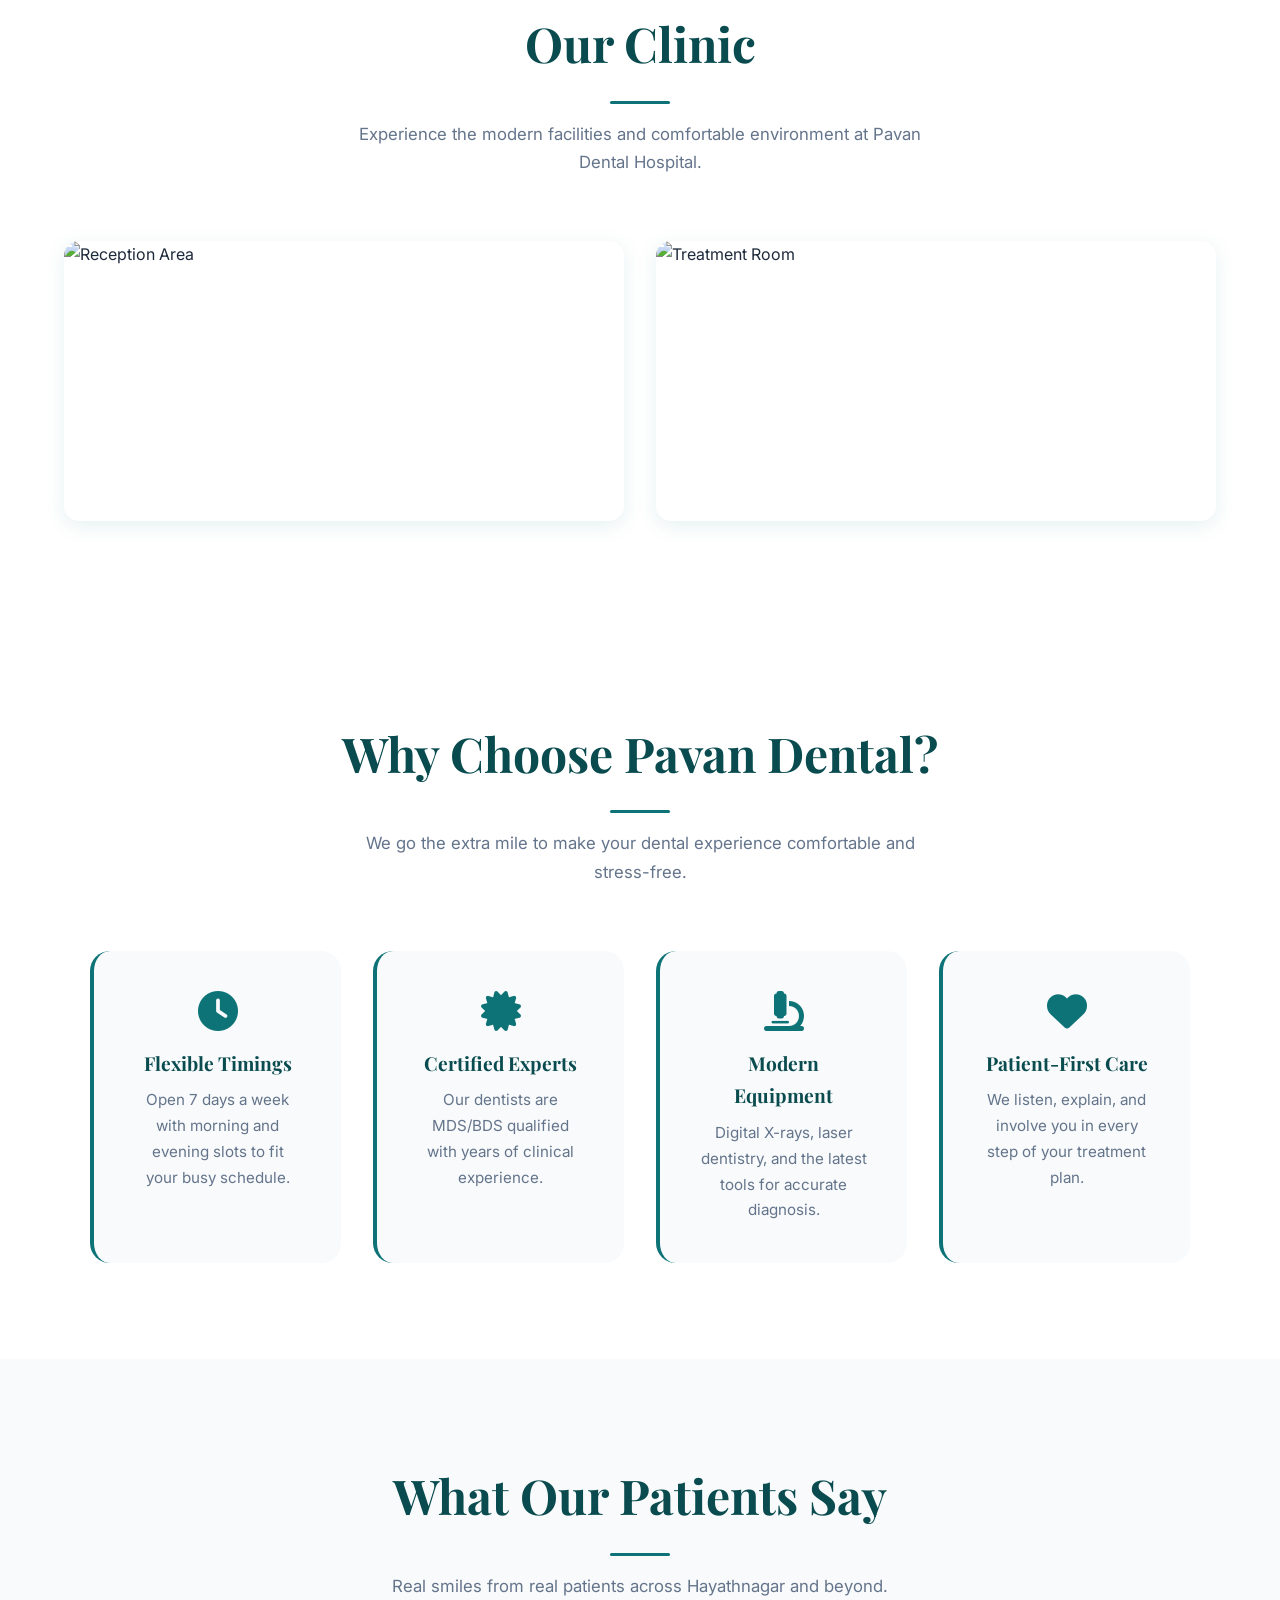
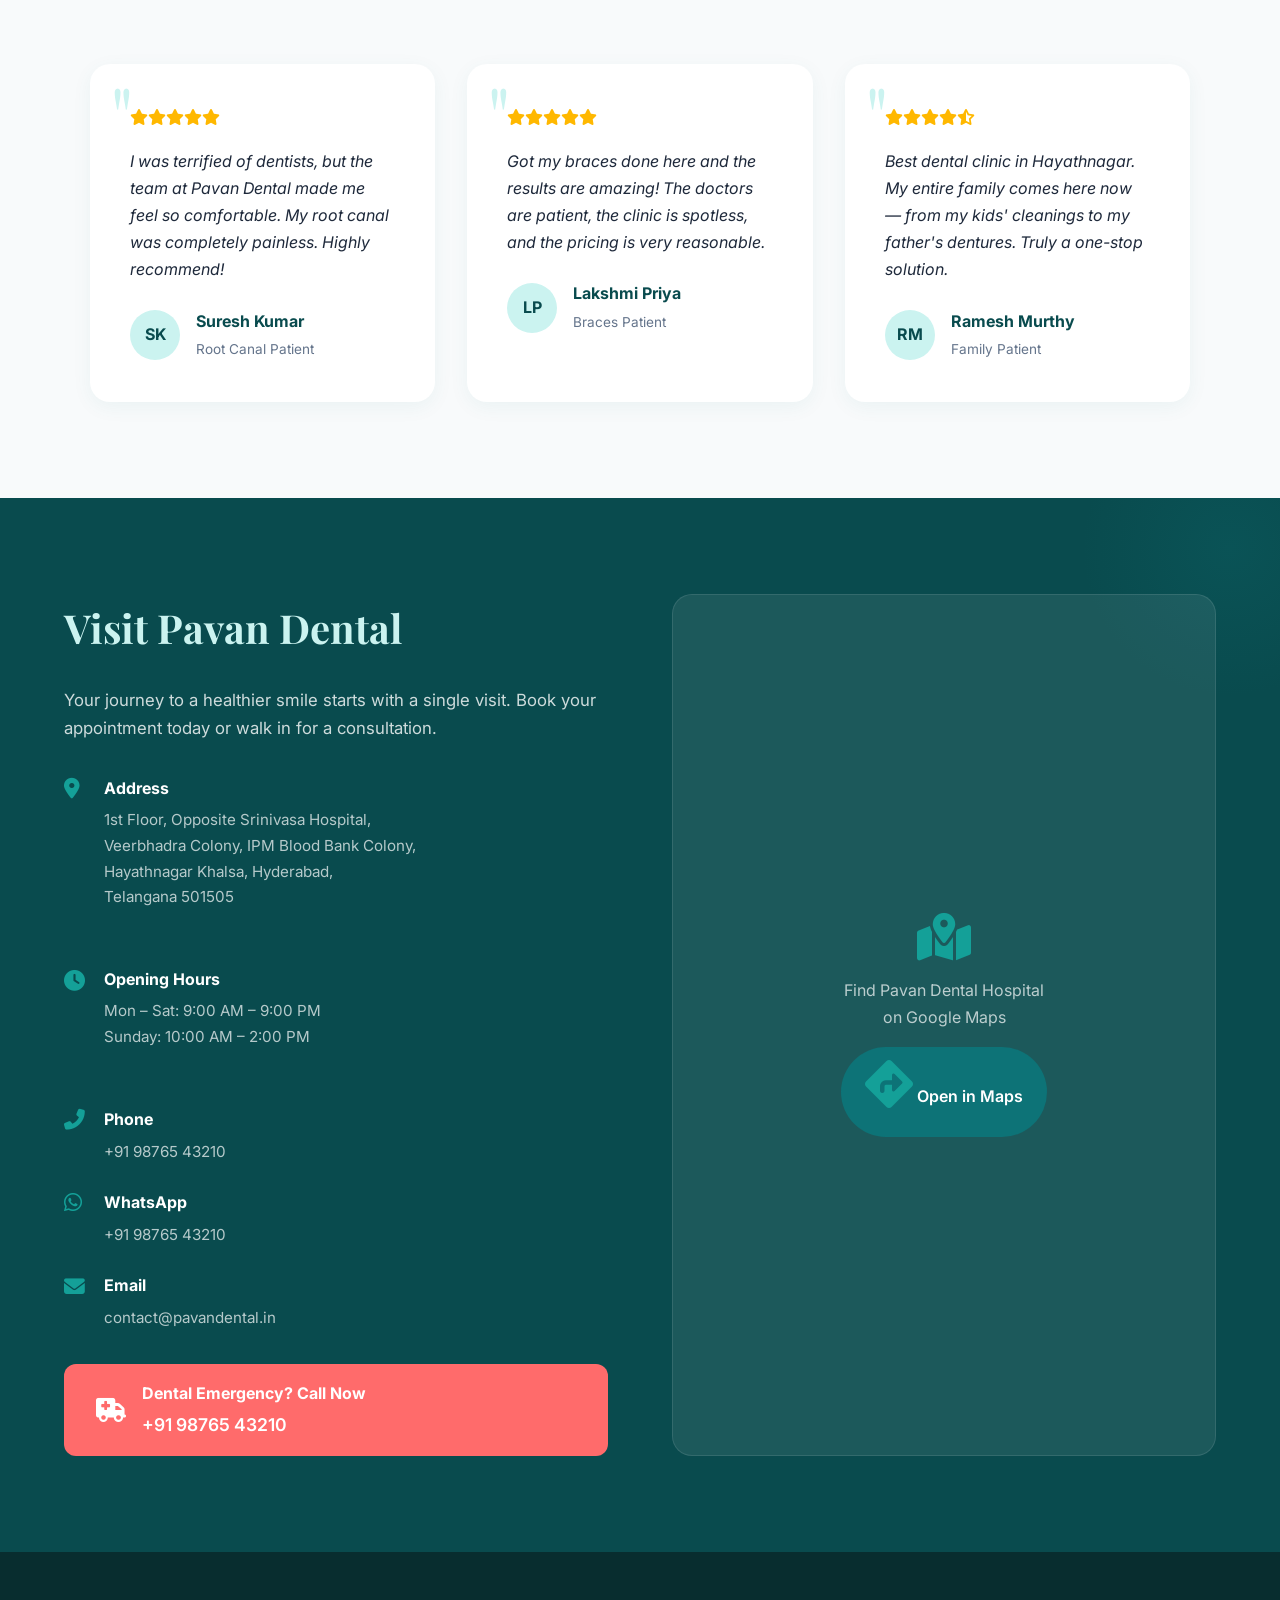
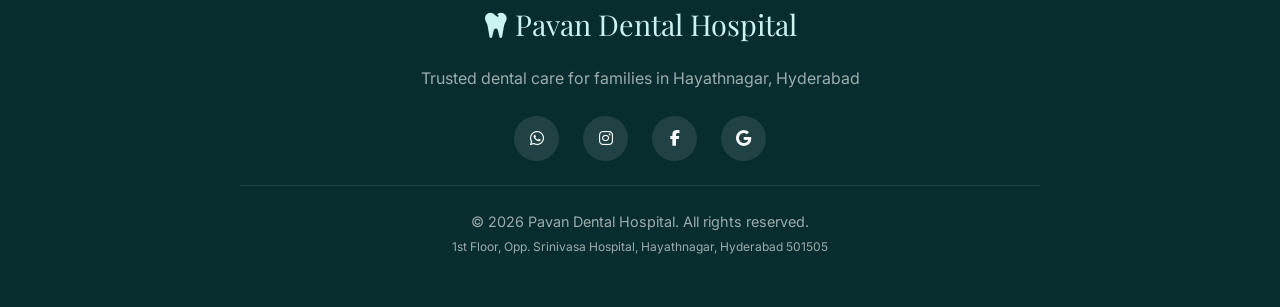
==== commit b390f8fa: "Add real clinic images and WhatsApp/Instagram links" ====
--- a/index.html
+++ b/index.html
@@ -406,6 +406,40 @@
             line-height: 1.6;
         }
 
+        /* Gallery */
+        .gallery {
+            background: white;
+            padding: 6rem 5%;
+        }
+
+        .gallery-grid {
+            display: grid;
+            grid-template-columns: repeat(auto-fit, minmax(250px, 1fr));
+            gap: 2rem;
+            max-width: 1200px;
+            margin: 0 auto;
+        }
+
+        .gallery-item {
+            position: relative;
+            border-radius: 15px;
+            overflow: hidden;
+            box-shadow: 0 5px 20px rgba(13, 115, 119, 0.1);
+            transition: transform 0.3s;
+            cursor: pointer;
+        }
+
+        .gallery-item:hover {
+            transform: scale(1.05);
+        }
+
+        .gallery-item img {
+            width: 100%;
+            height: 280px;
+            object-fit: cover;
+            display: block;
+        }
+
         /* Why Choose Us */
         .why-us { background: white; }
 
@@ -751,8 +785,8 @@
             <li><a href="#home">Home</a></li>
             <li><a href="#about">About</a></li>
             <li><a href="#services">Services</a></li>
+            <li><a href="#gallery">Gallery</a></li>
             <li><a href="#why-us">Why Us</a></li>
-            <li><a href="#testimonials">Reviews</a></li>
             <li><a href="#contact">Visit Us</a></li>
         </ul>
         <div class="mobile-menu"><i class="fas fa-bars"></i></div>
@@ -766,7 +800,7 @@
             <p>Your smile is our passion. From routine check-ups to advanced dental procedures, we provide gentle, affordable, and world-class dental care right here in Hayathnagar.</p>
             <div class="hero-buttons">
                 <a href="#contact" class="btn btn-primary"><i class="fas fa-calendar-check"></i> Book Appointment</a>
-                <a href="tel:+919876543210" class="btn btn-urgent"><i class="fas fa-phone-alt"></i> Emergency Call</a>
+                <a href="https://wa.me/919876543210" class="btn btn-urgent"><i class="fab fa-whatsapp"></i> WhatsApp Us</a>
                 <a href="#services" class="btn btn-outline"><i class="fas fa-list"></i> Our Services</a>
             </div>
         </div>
@@ -810,7 +844,7 @@
             </div>
         </div>
         <div class="about-image reveal">
-            <img src="https://images.unsplash.com/photo-1629909613654-28e377c37b09?w=800&q=80" alt="Modern dental clinic">
+            <img src="https://lh3.googleusercontent.com/gps-cs-s/APNQkAE0jT-hcUNZaewVNIT3jshIDLhoPcN13_7i0vlpWdSdaA6tBc0dhmQdf8ALayQnGn8lRtVuCXE94CgDA_EsCcnrPOKUiiWEvSy1klWDcTE928vNLbqopZwHf9jUuqft3eVxIeY=s1360-w1360-h1020-rw" alt="Pavan Dental Reception Area">
         </div>
     </section>
 
@@ -861,6 +895,23 @@
                 <div class="service-icon"><i class="fas fa-cut"></i></div>
                 <h3>Oral Surgery</h3>
                 <p>Wisdom tooth removal, extractions, and minor surgical procedures with minimal discomfort.</p>
+            </div>
+        </div>
+    </section>
+
+    <!-- Gallery -->
+    <section class="gallery" id="gallery">
+        <div class="section-header reveal">
+            <h2>Our Clinic</h2>
+            <div class="divider"></div>
+            <p>Experience the modern facilities and comfortable environment at Pavan Dental Hospital.</p>
+        </div>
+        <div class="gallery-grid">
+            <div class="gallery-item reveal">
+                <img src="https://lh3.googleusercontent.com/gps-cs-s/APNQkAE0jT-hcUNZaewVNIT3jshIDLhoPcN13_7i0vlpWdSdaA6tBc0dhmQdf8ALayQnGn8lRtVuCXE94CgDA_EsCcnrPOKUiiWEvSy1klWDcTE928vNLbqopZwHf9jUuqft3eVxIeY=s1360-w1360-h1020-rw" alt="Reception Area">
+            </div>
+            <div class="gallery-item reveal">
+                <img src="https://lh3.googleusercontent.com/gps-cs-s/APNQkAHy_iIEWgpaFKISml9muHBL2pMjxQZYSNhSlE98aOsHSaVtYwYpyM8LCHLg4nhmN6OgH45Ly77-7506HrQgOAtZzngAEKaPbXF7H5EYejZNlEYLq1QHLd47TciWmB6UbMc00jg=s1360-w1360-h1020-rw" alt="Treatment Room">
             </div>
         </div>
     </section>
@@ -975,6 +1026,13 @@
                         </div>
                     </div>
                     <div class="contact-item">
+                        <i class="fab fa-whatsapp"></i>
+                        <div>
+                            <h4>WhatsApp</h4>
+                            <a href="https://wa.me/919876543210">+91 98765 43210</a>
+                        </div>
+                    </div>
+                    <div class="contact-item">
                         <i class="fas fa-envelope"></i>
                         <div>
                             <h4>Email</h4>
@@ -1008,10 +1066,10 @@
             <div class="footer-logo"><i class="fas fa-tooth"></i> Pavan Dental Hospital</div>
             <p>Trusted dental care for families in Hayathnagar, Hyderabad</p>
             <div class="social-links">
+                <a href="https://wa.me/919876543210" target="_blank"><i class="fab fa-whatsapp"></i></a>
+                <a href="https://instagram.com/pavandental" target="_blank"><i class="fab fa-instagram"></i></a>
                 <a href="#"><i class="fab fa-facebook-f"></i></a>
-                <a href="#"><i class="fab fa-instagram"></i></a>
-                <a href="#"><i class="fab fa-whatsapp"></i></a>
-                <a href="#"><i class="fab fa-google"></i></a>
+                <a href="https://www.google.com/maps/search/?api=1&query=Pavan+Dental+Hospital+Hayathnagar+Hyderabad" target="_blank"><i class="fab fa-google"></i></a>
             </div>
             <div class="copyright">
                 © 2026 Pavan Dental Hospital. All rights reserved.<br>
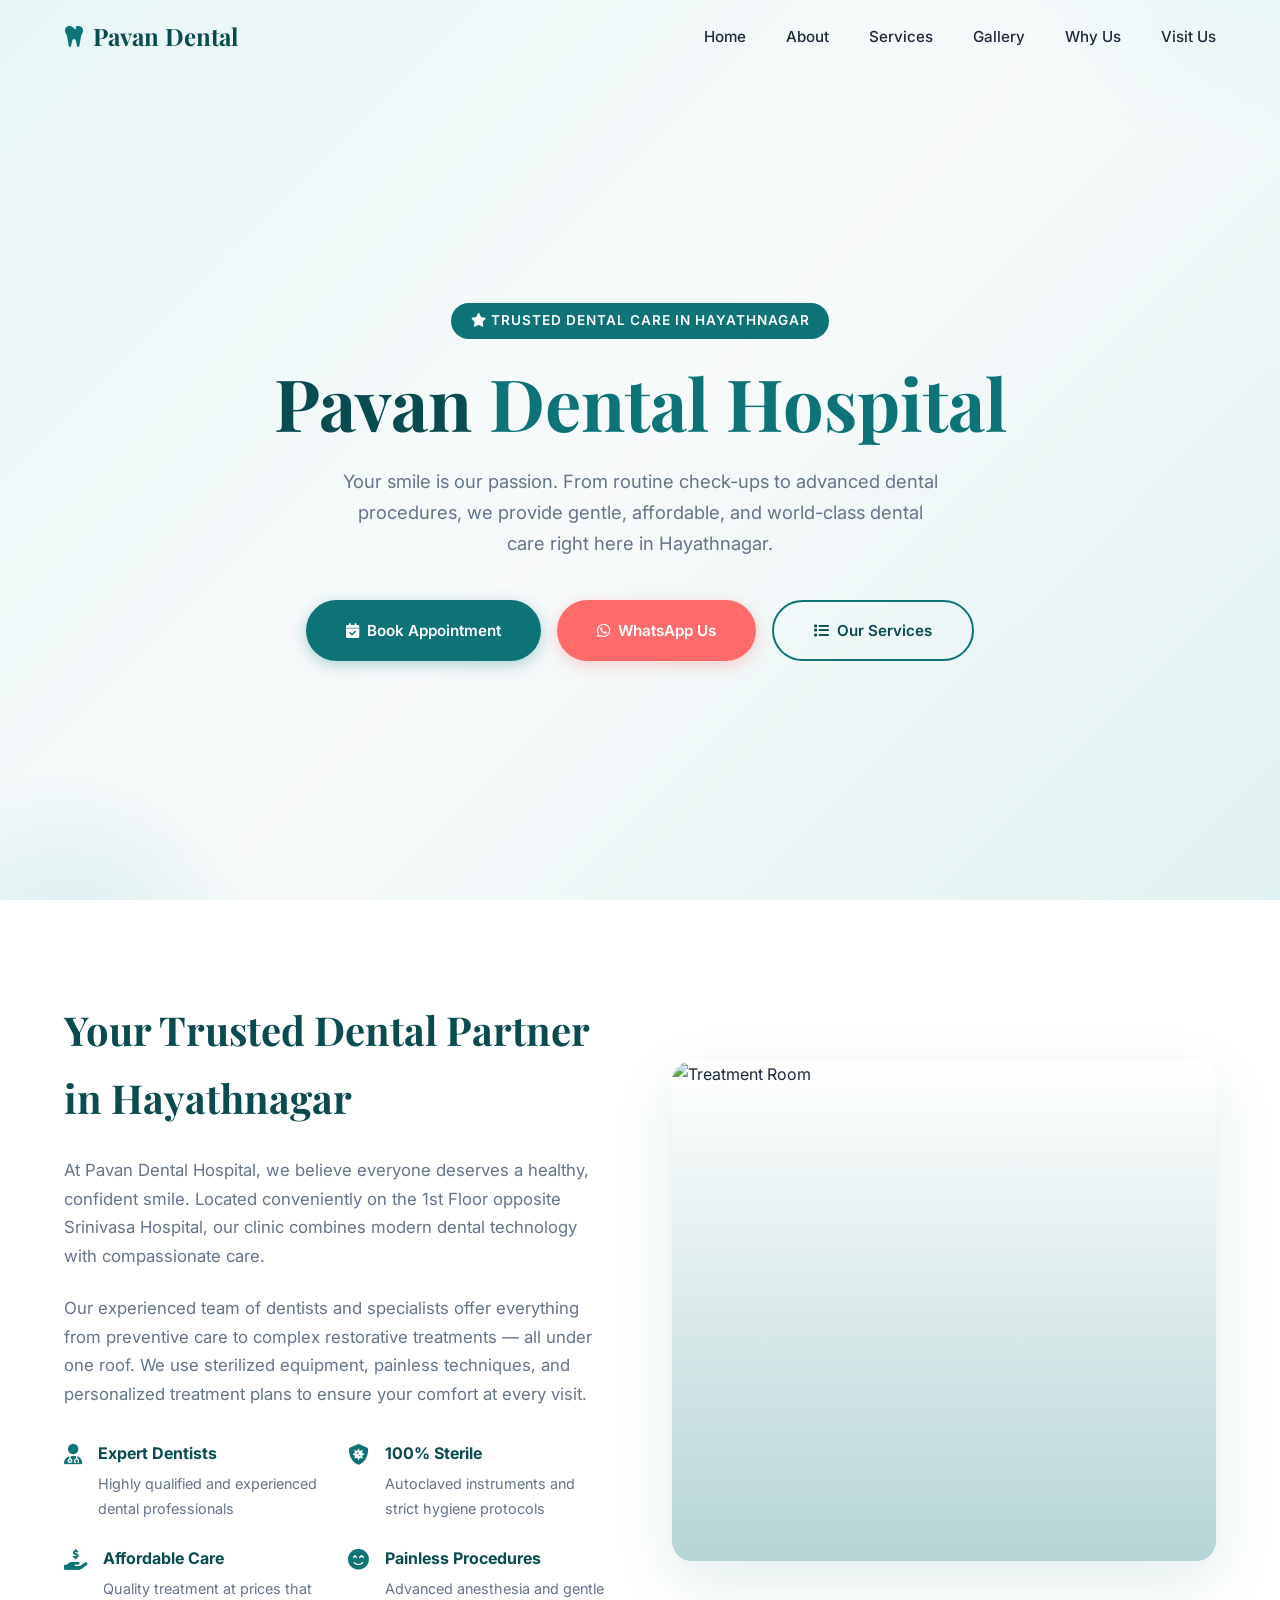
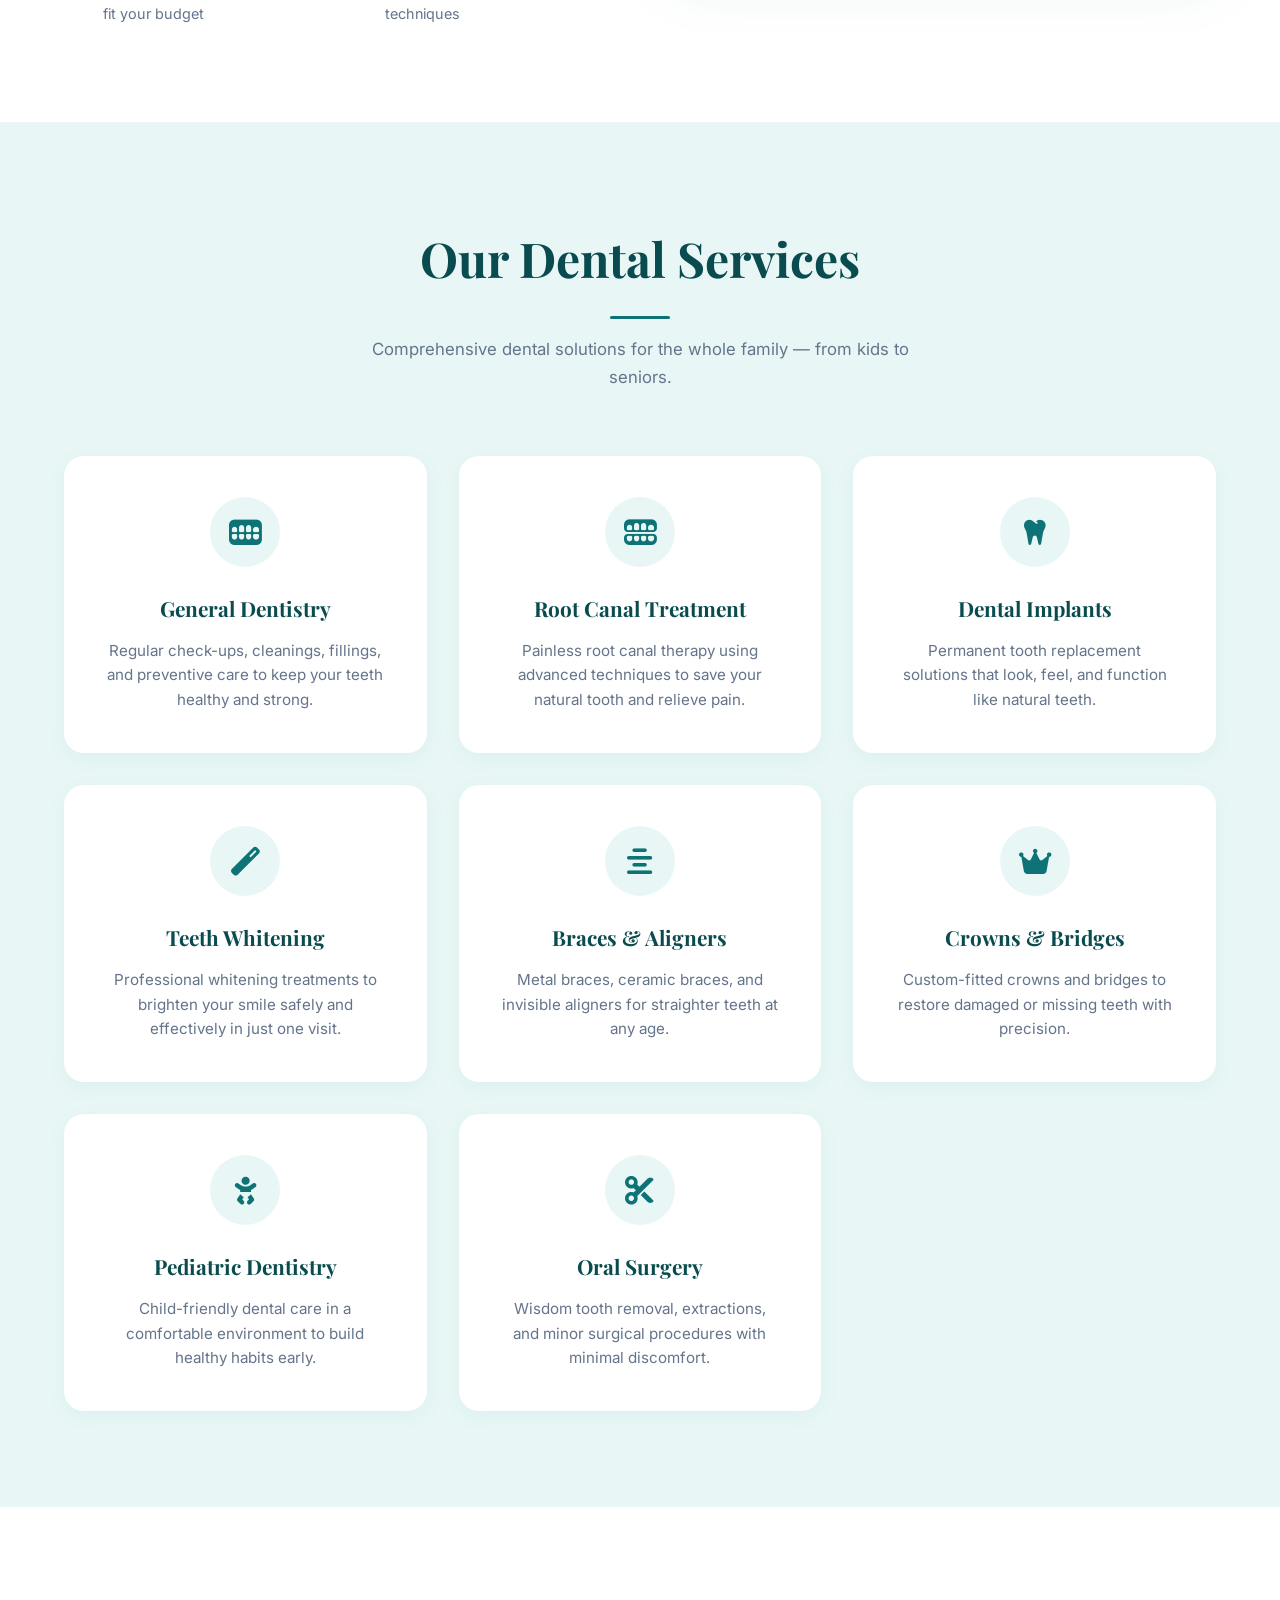
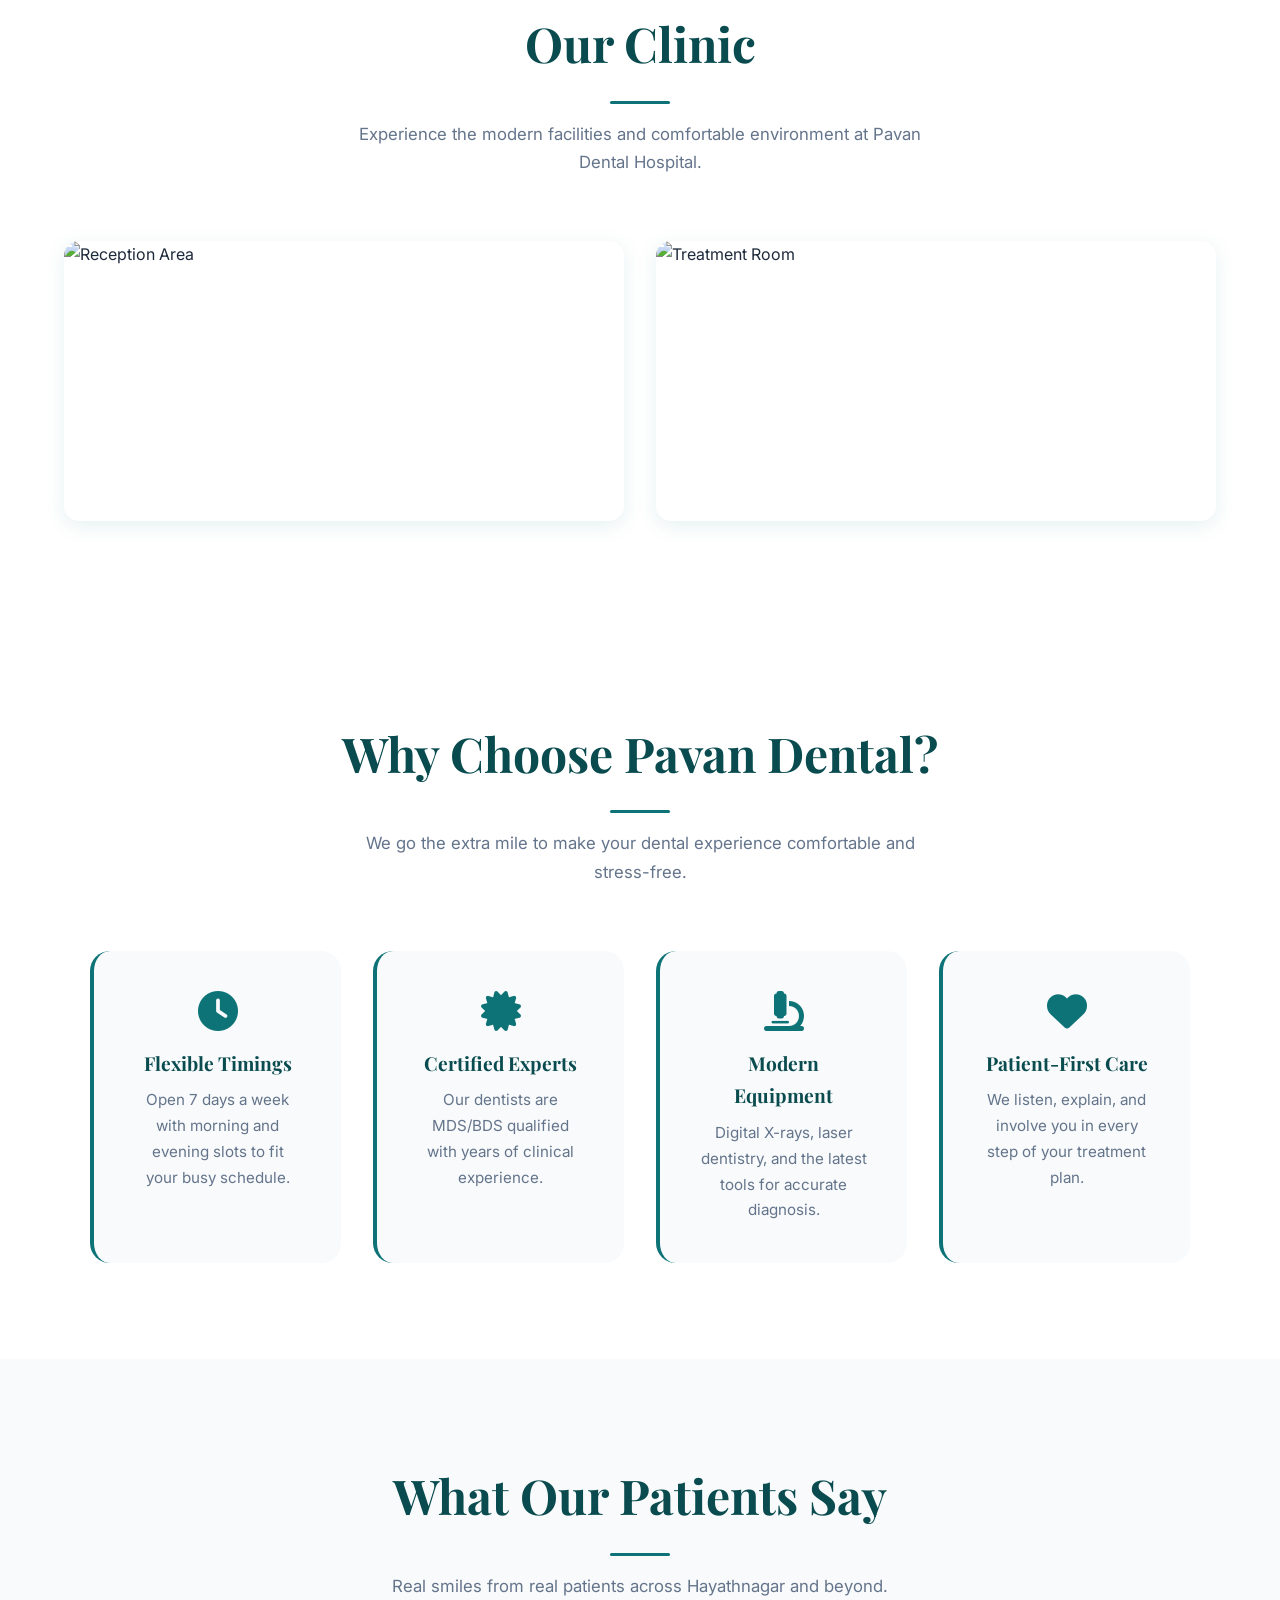
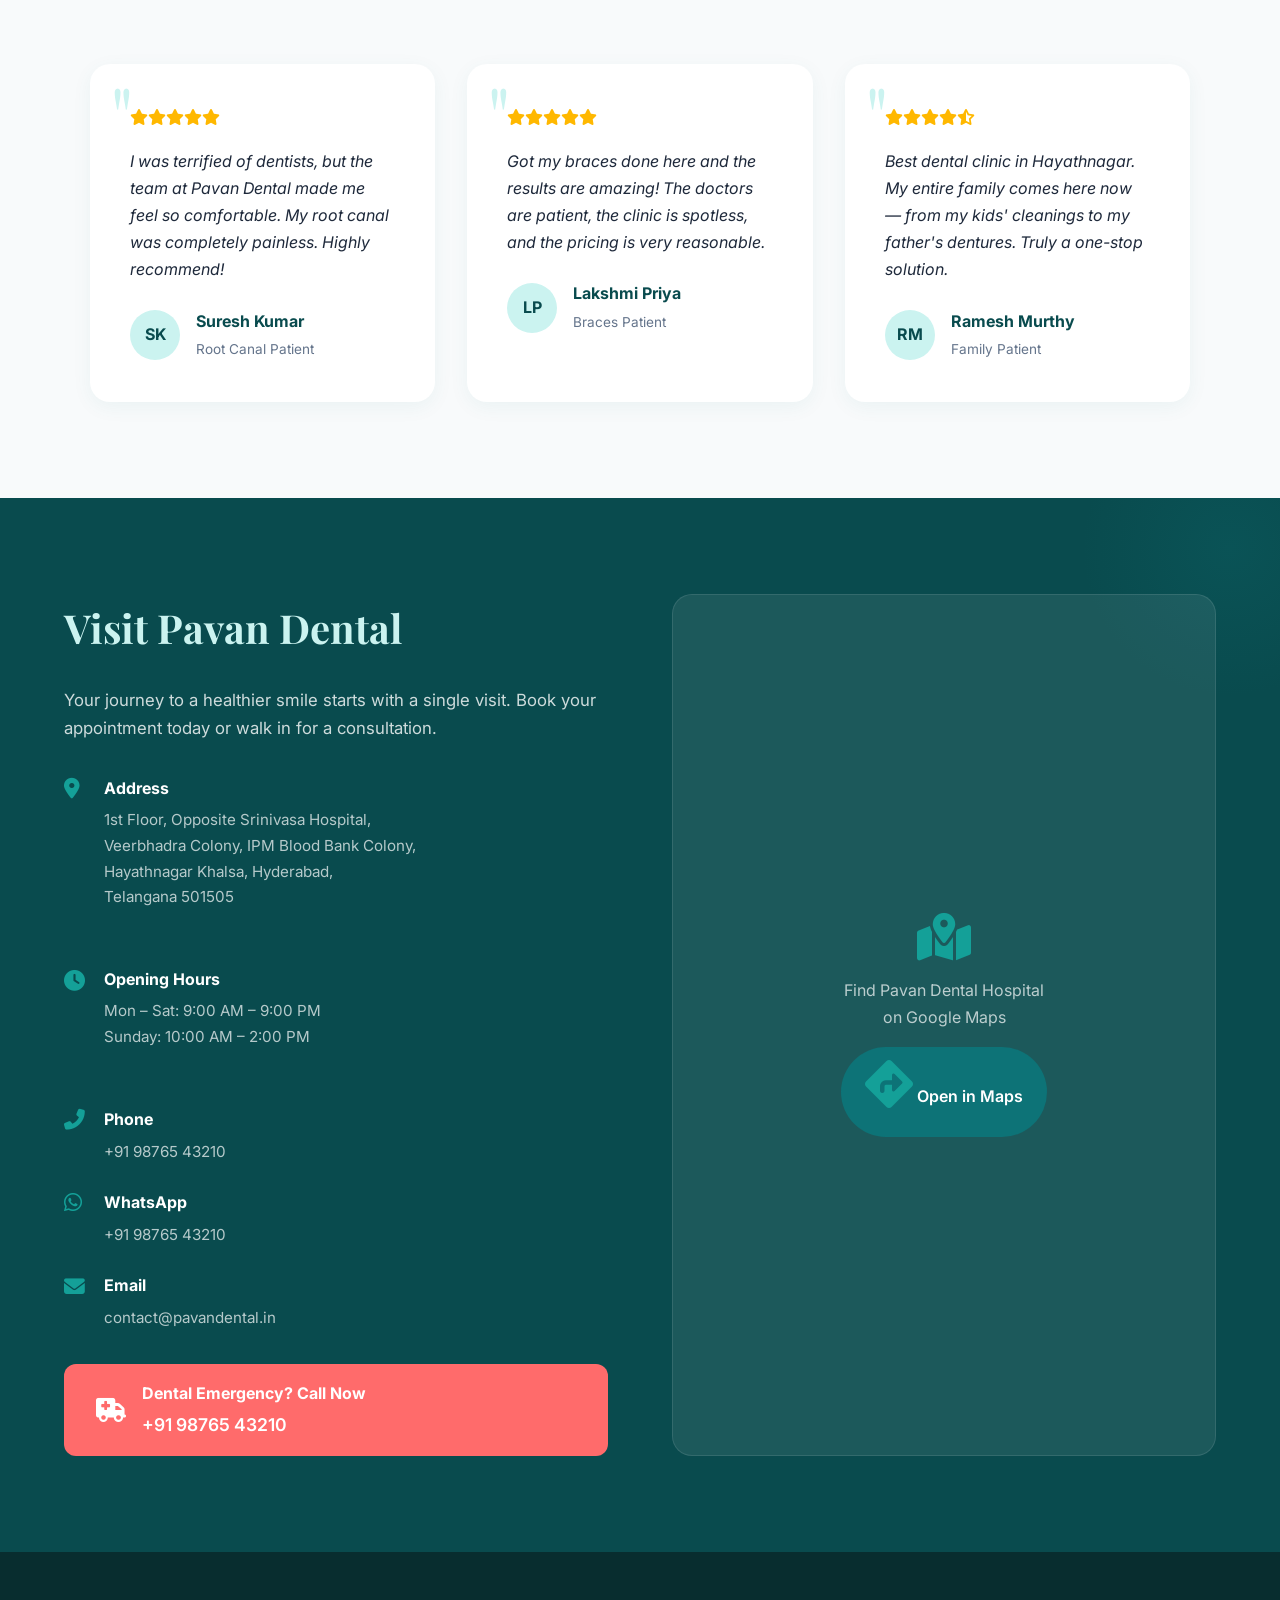
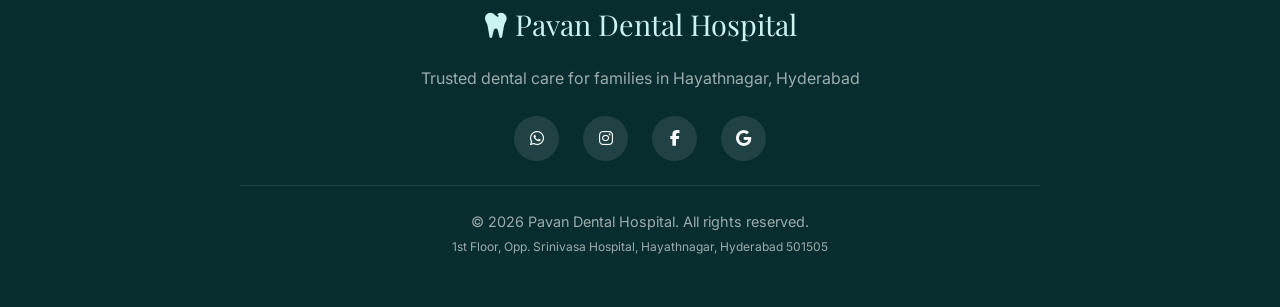
==== commit 471cefcb: "Update index.html" ====
--- a/index.html
+++ b/index.html
@@ -844,7 +844,7 @@
             </div>
         </div>
         <div class="about-image reveal">
-            <img src="https://lh3.googleusercontent.com/gps-cs-s/APNQkAE0jT-hcUNZaewVNIT3jshIDLhoPcN13_7i0vlpWdSdaA6tBc0dhmQdf8ALayQnGn8lRtVuCXE94CgDA_EsCcnrPOKUiiWEvSy1klWDcTE928vNLbqopZwHf9jUuqft3eVxIeY=s1360-w1360-h1020-rw" alt="Pavan Dental Reception Area">
+            <img src="https://lh3.googleusercontent.com/gps-cs-s/APNQkAHy_iIEWgpaFKISml9muHBL2pMjxQZYSNhSlE98aOsHSaVtYwYpyM8LCHLg4nhmN6OgH45Ly77-7506HrQgOAtZzngAEKaPbXF7H5EYejZNlEYLq1QHLd47TciWmB6UbMc00jg=s1360-w1360-h1020-rw" alt="Treatment Room">
         </div>
     </section>
 
@@ -1117,4 +1117,4 @@
     </script>
 
 </body>
-</html>+</html>
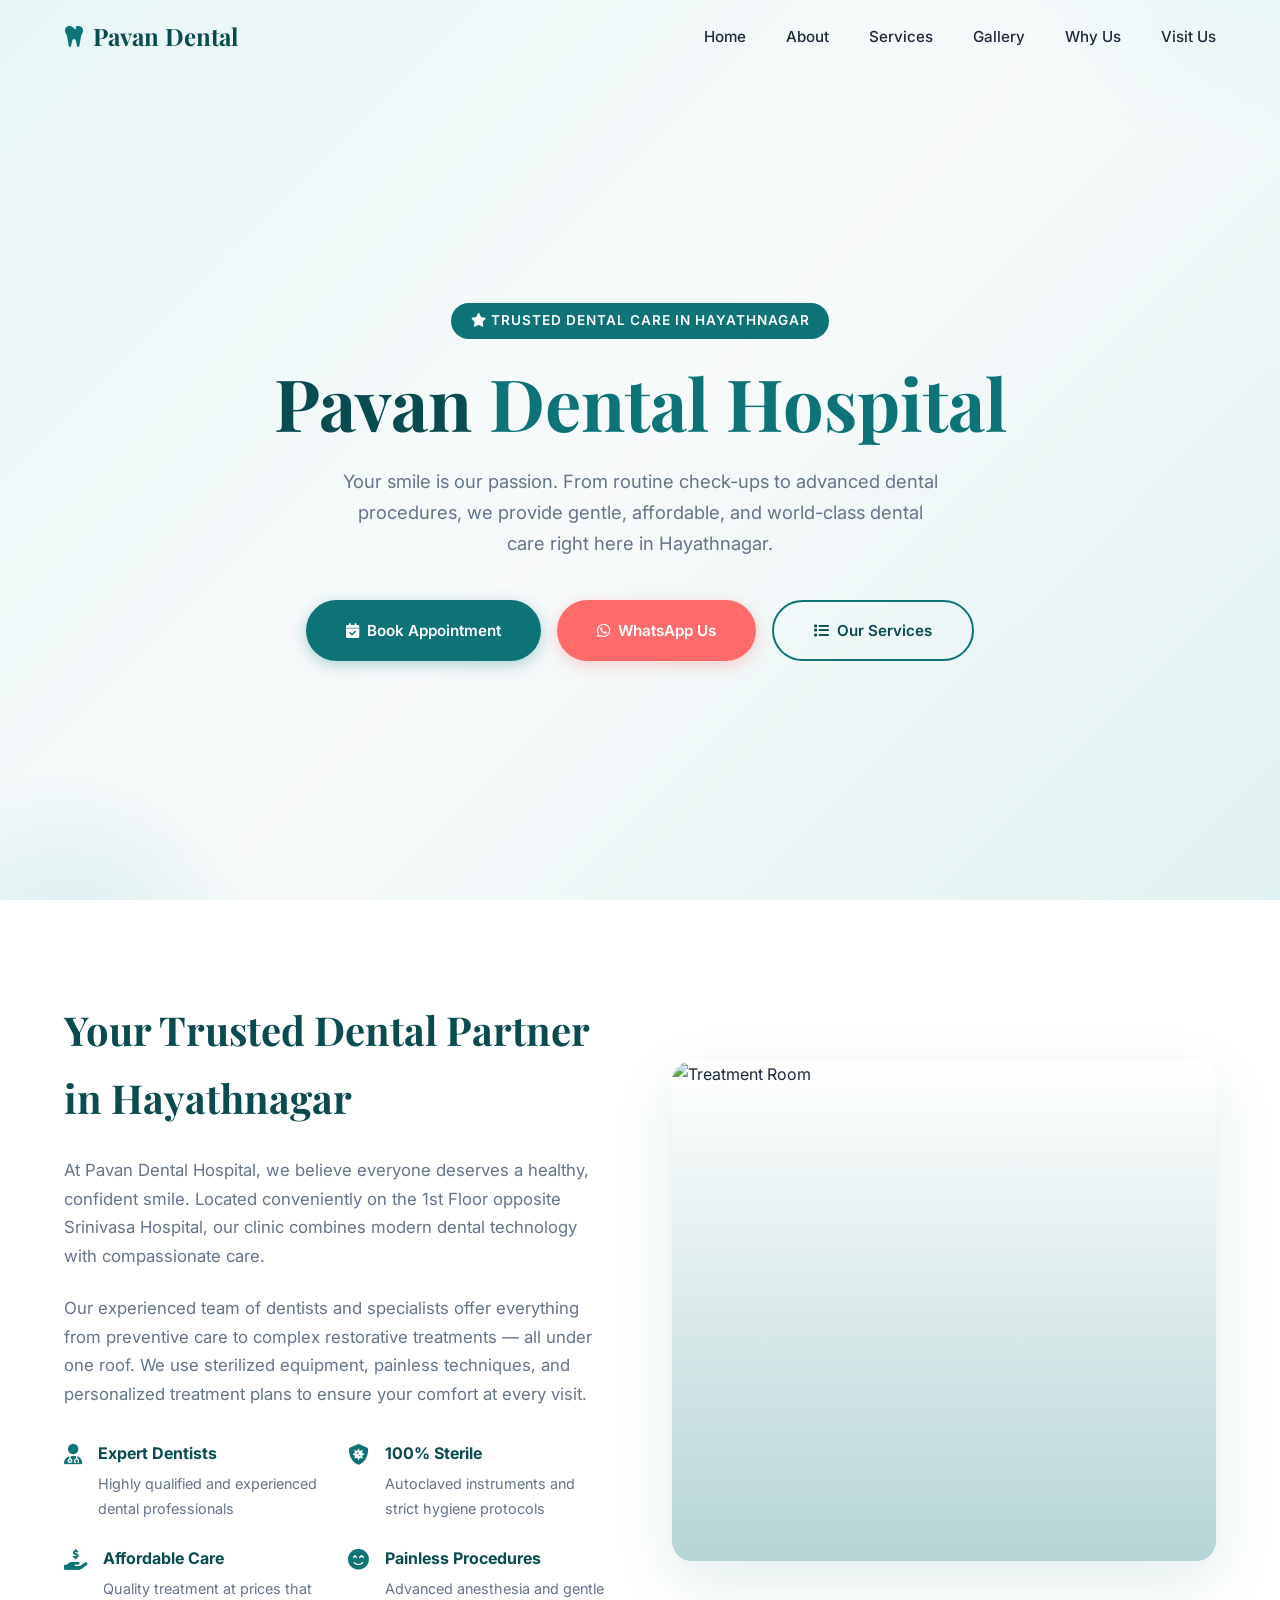
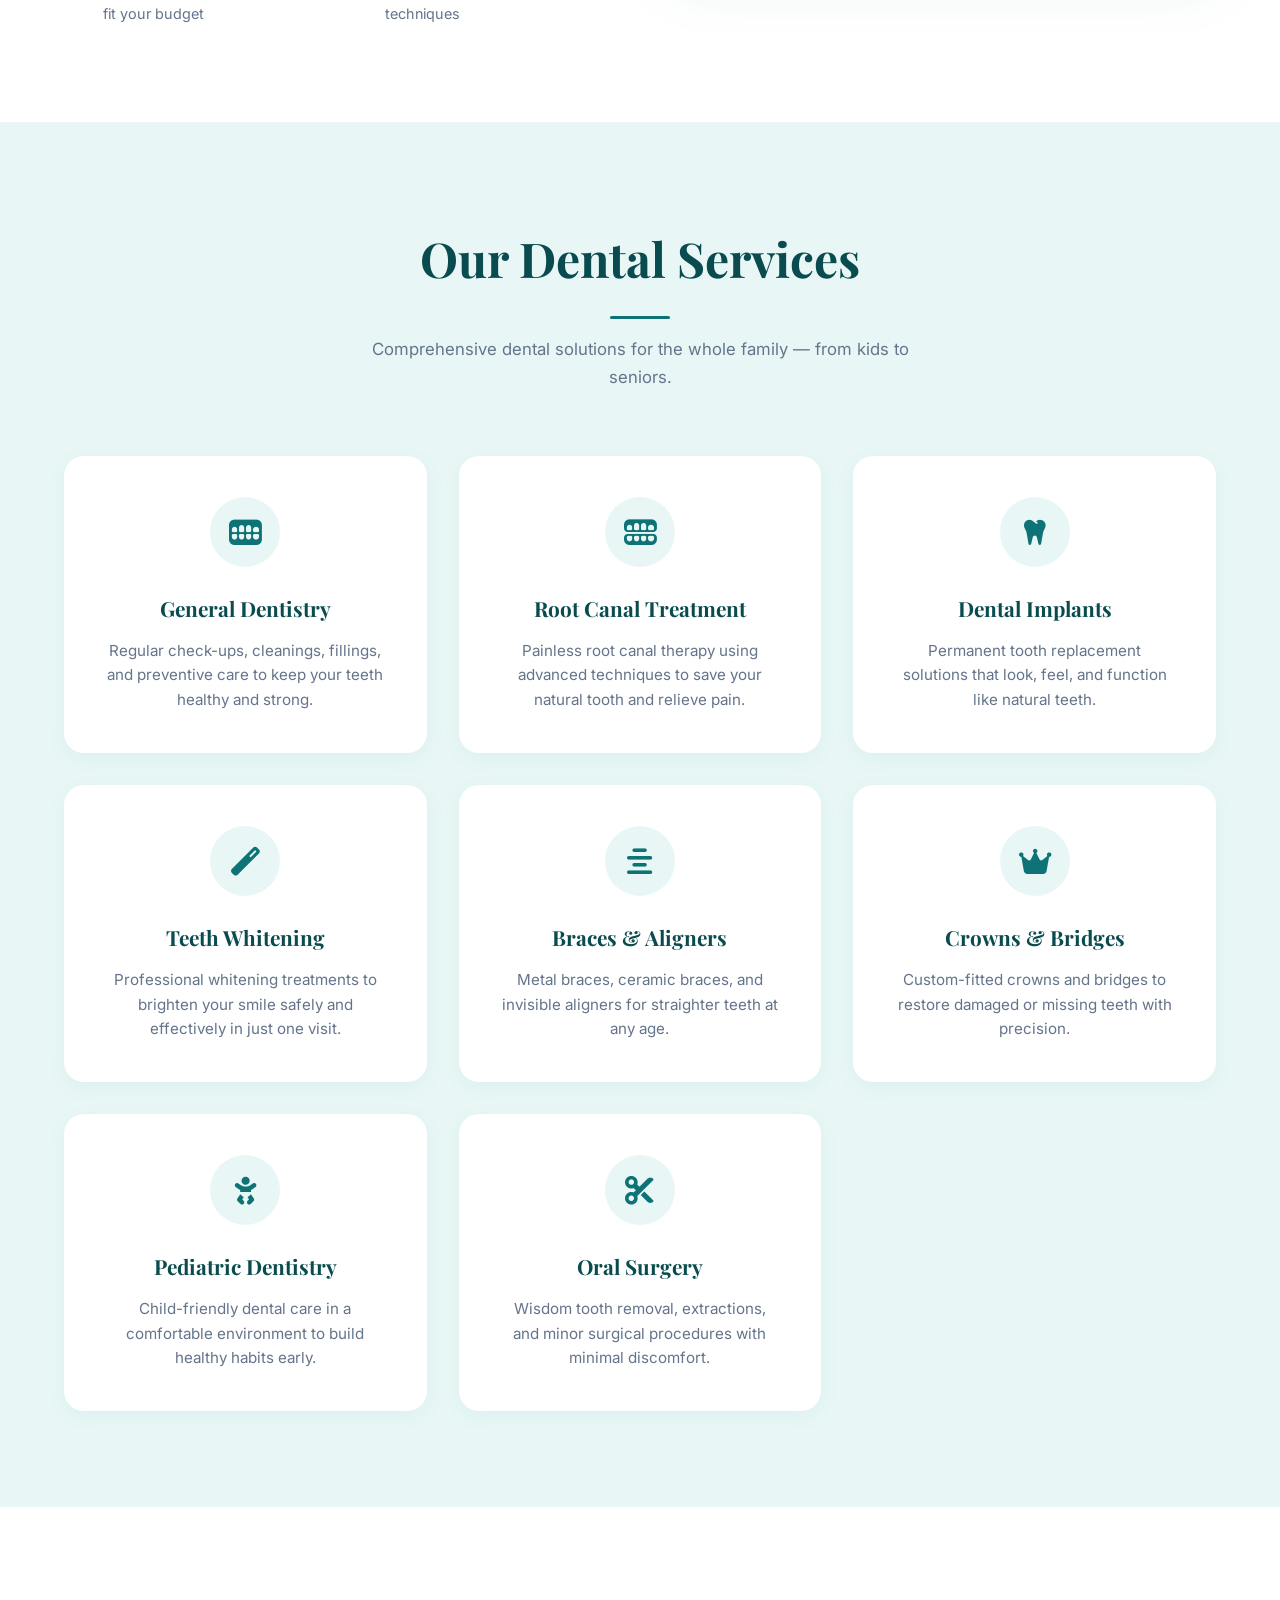
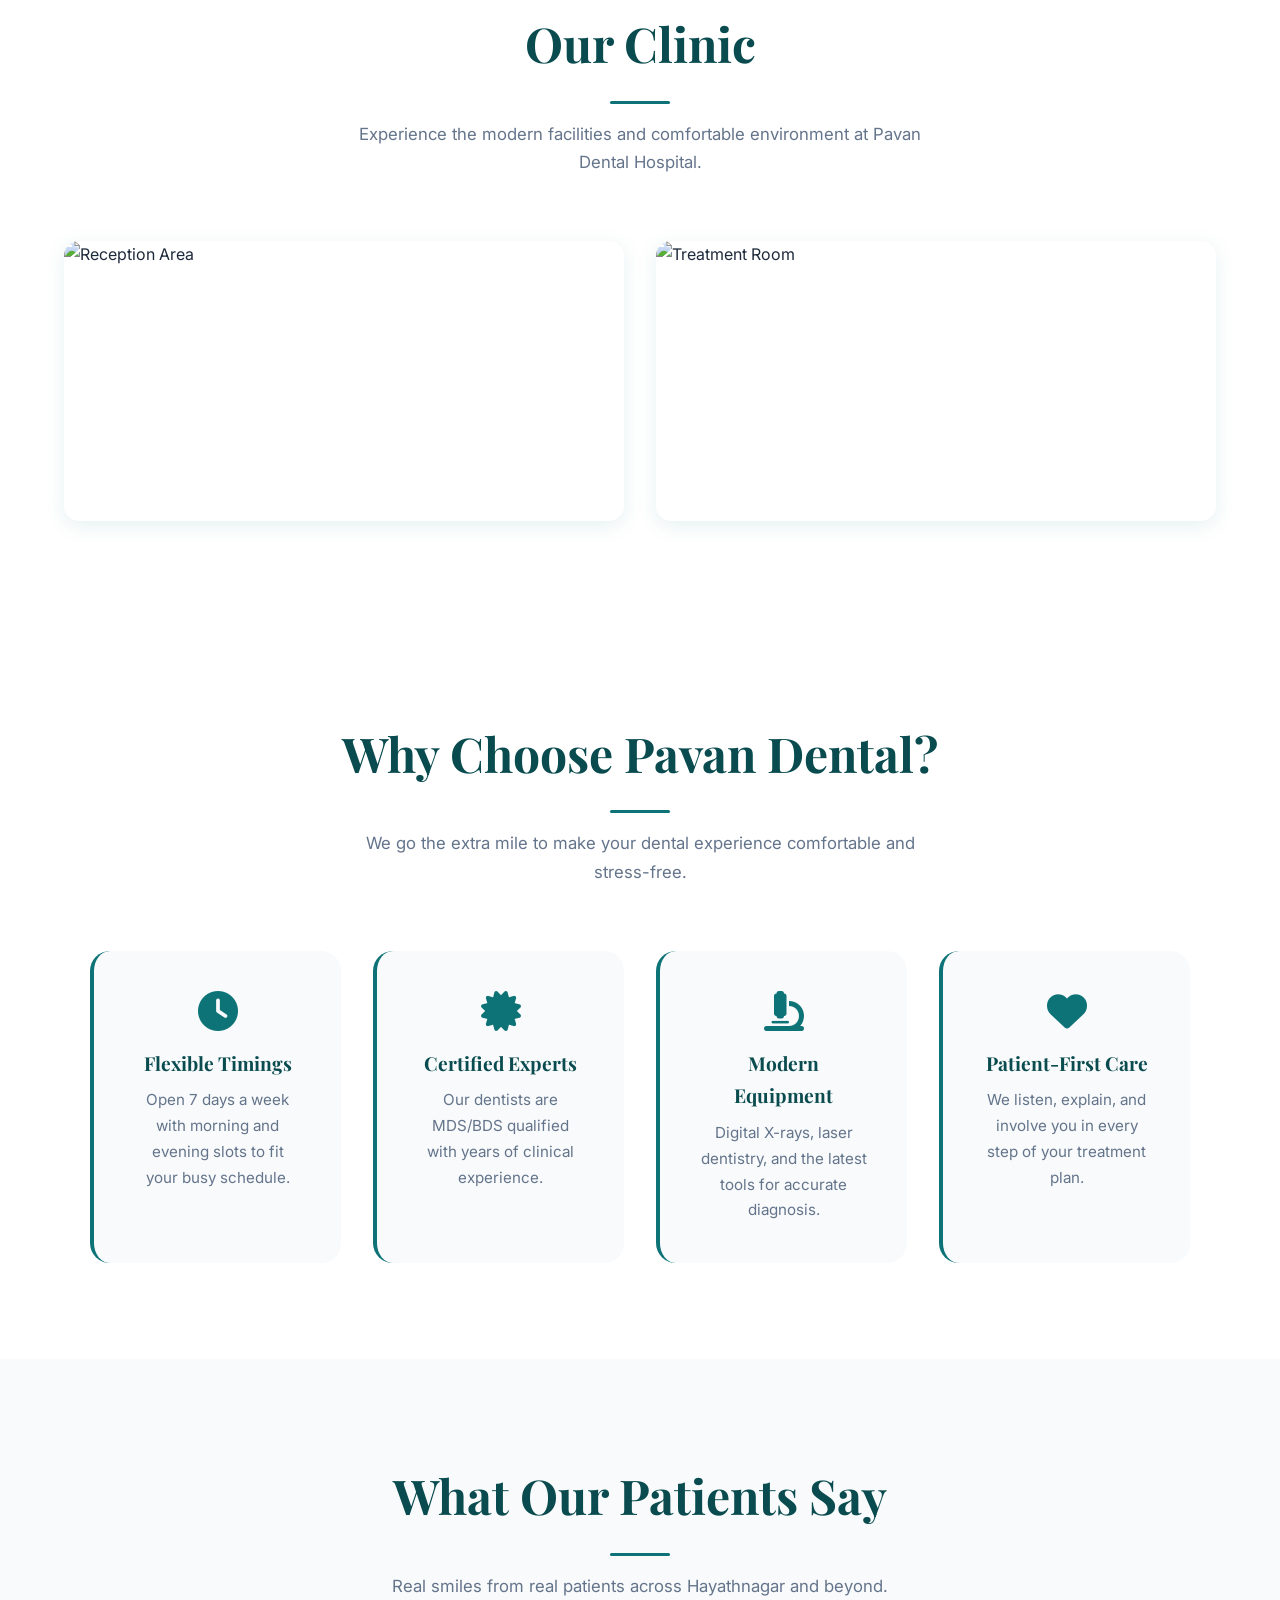
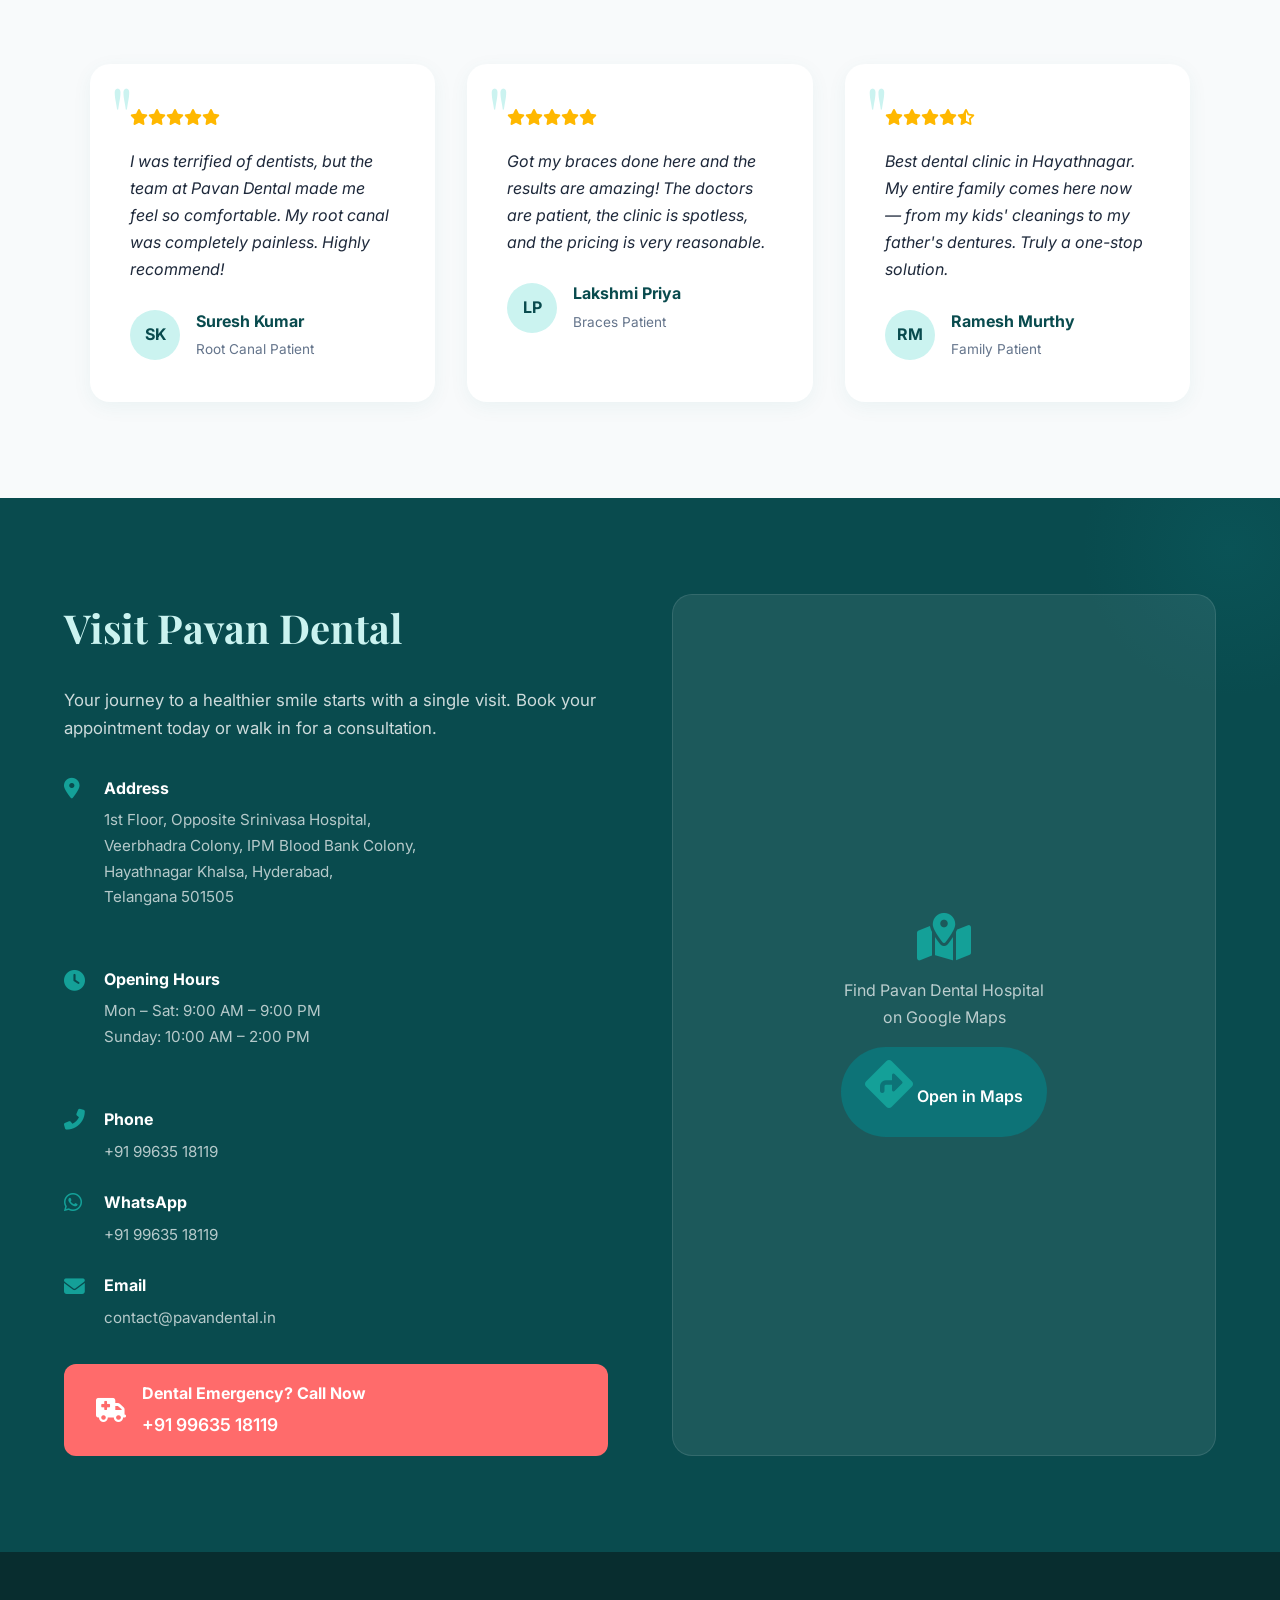
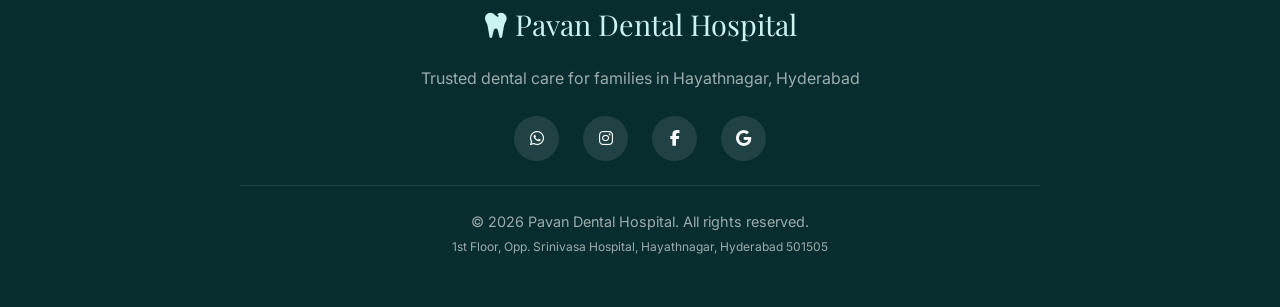
==== commit fe816ba2: "Update index.htmlNumber" ====
--- a/index.html
+++ b/index.html
@@ -1022,14 +1022,14 @@
                         <i class="fas fa-phone-alt"></i>
                         <div>
                             <h4>Phone</h4>
-                            <a href="tel:+919876543210">+91 98765 43210</a>
+                            <a href="tel:+919876543210">+91 99635 18119</a>
                         </div>
                     </div>
                     <div class="contact-item">
                         <i class="fab fa-whatsapp"></i>
                         <div>
                             <h4>WhatsApp</h4>
-                            <a href="https://wa.me/919876543210">+91 98765 43210</a>
+                            <a href="https://wa.me/919963518119">+91 99635 18119</a>
                         </div>
                     </div>
                     <div class="contact-item">
@@ -1044,7 +1044,7 @@
                     <i class="fas fa-ambulance"></i>
                     <div>
                         <h4>Dental Emergency? Call Now</h4>
-                        <a href="tel:+919876543210">+91 98765 43210</a>
+                        <a href="tel:+919963518119">+91 99635 18119</a>
                     </div>
                 </div>
             </div>
